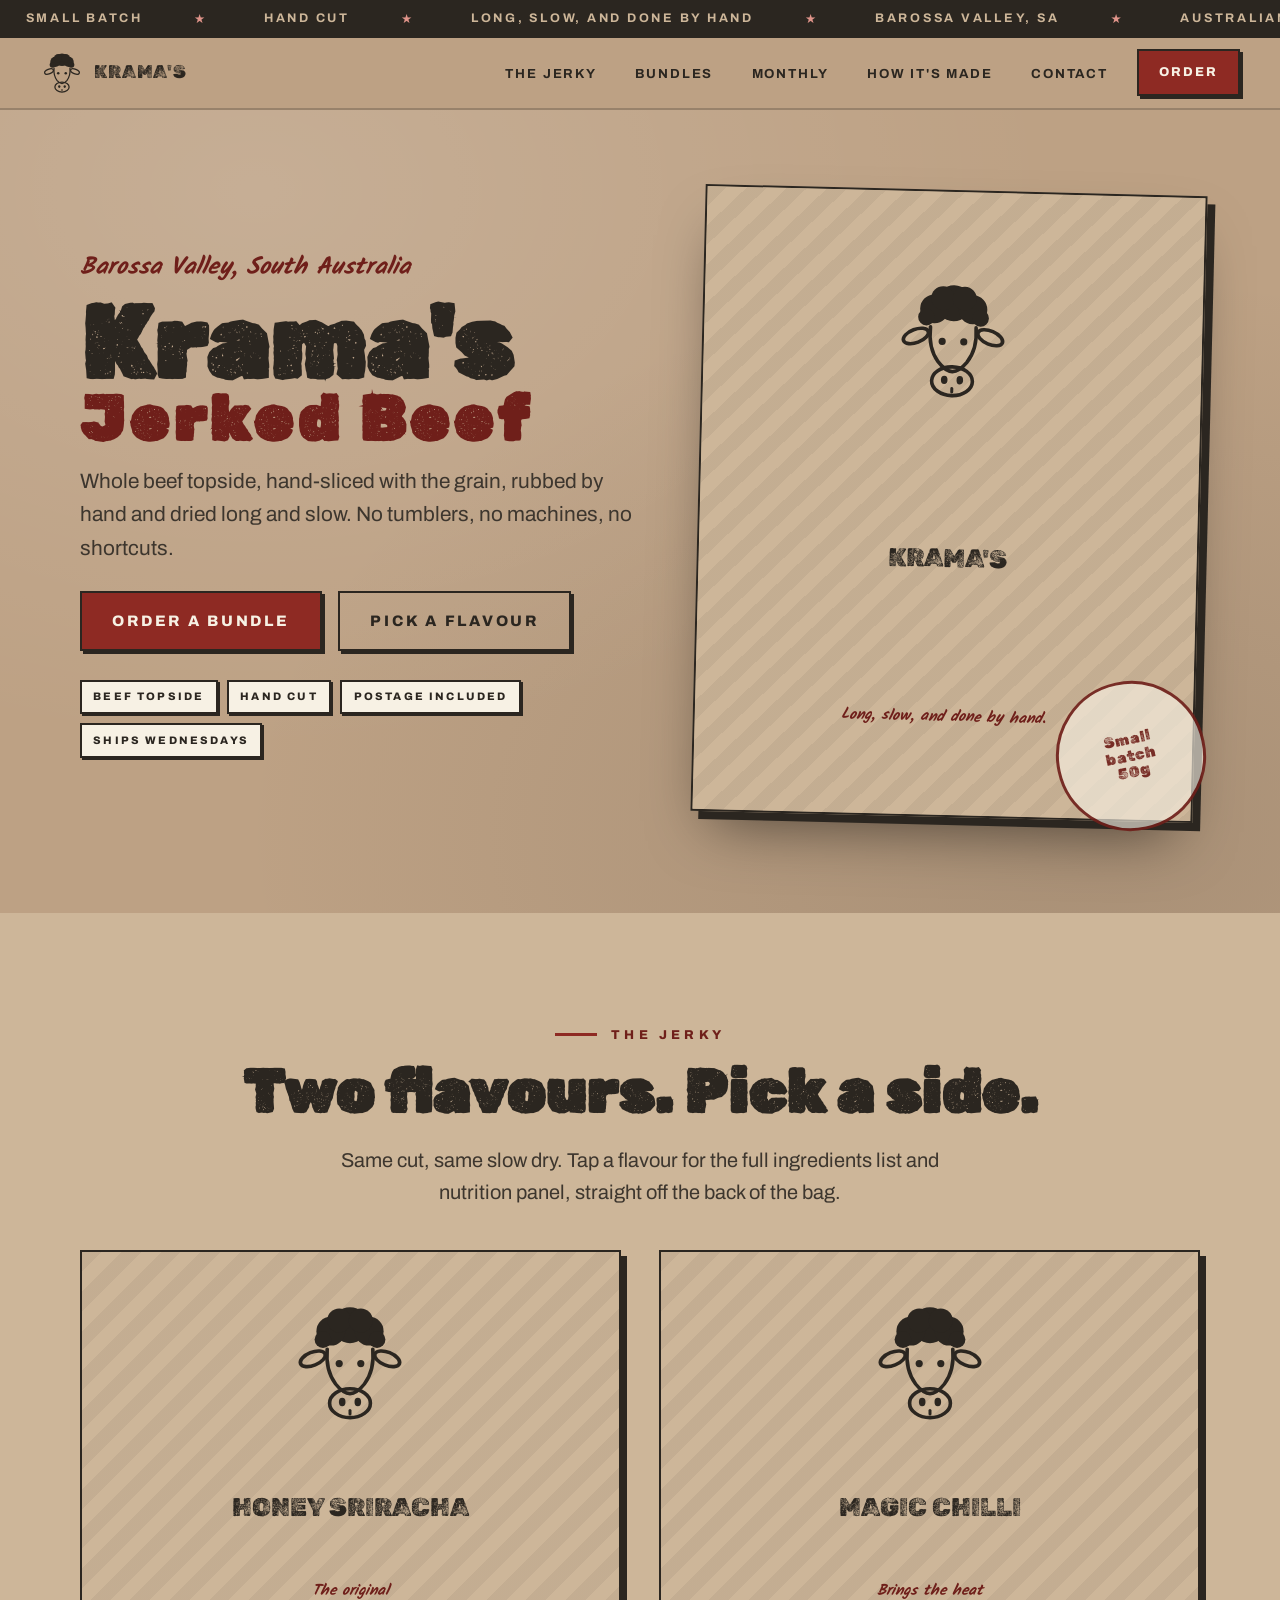
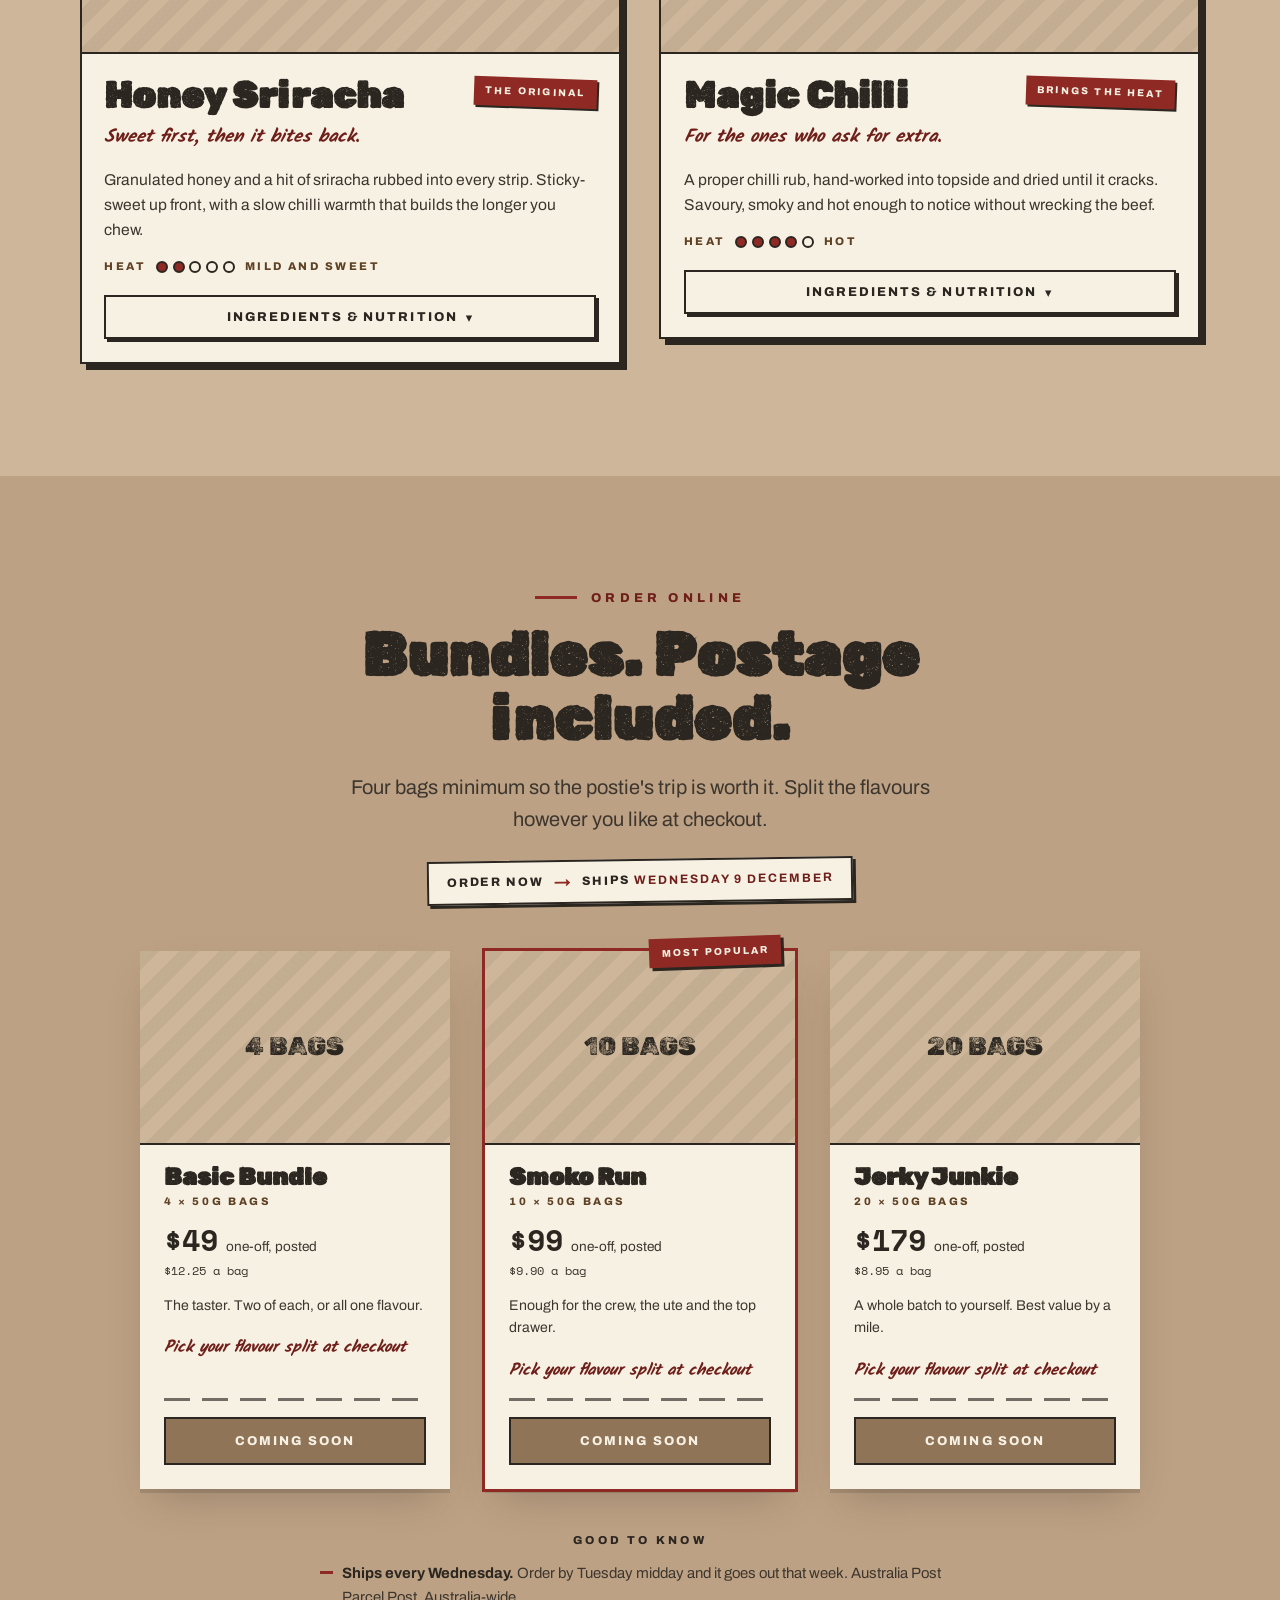
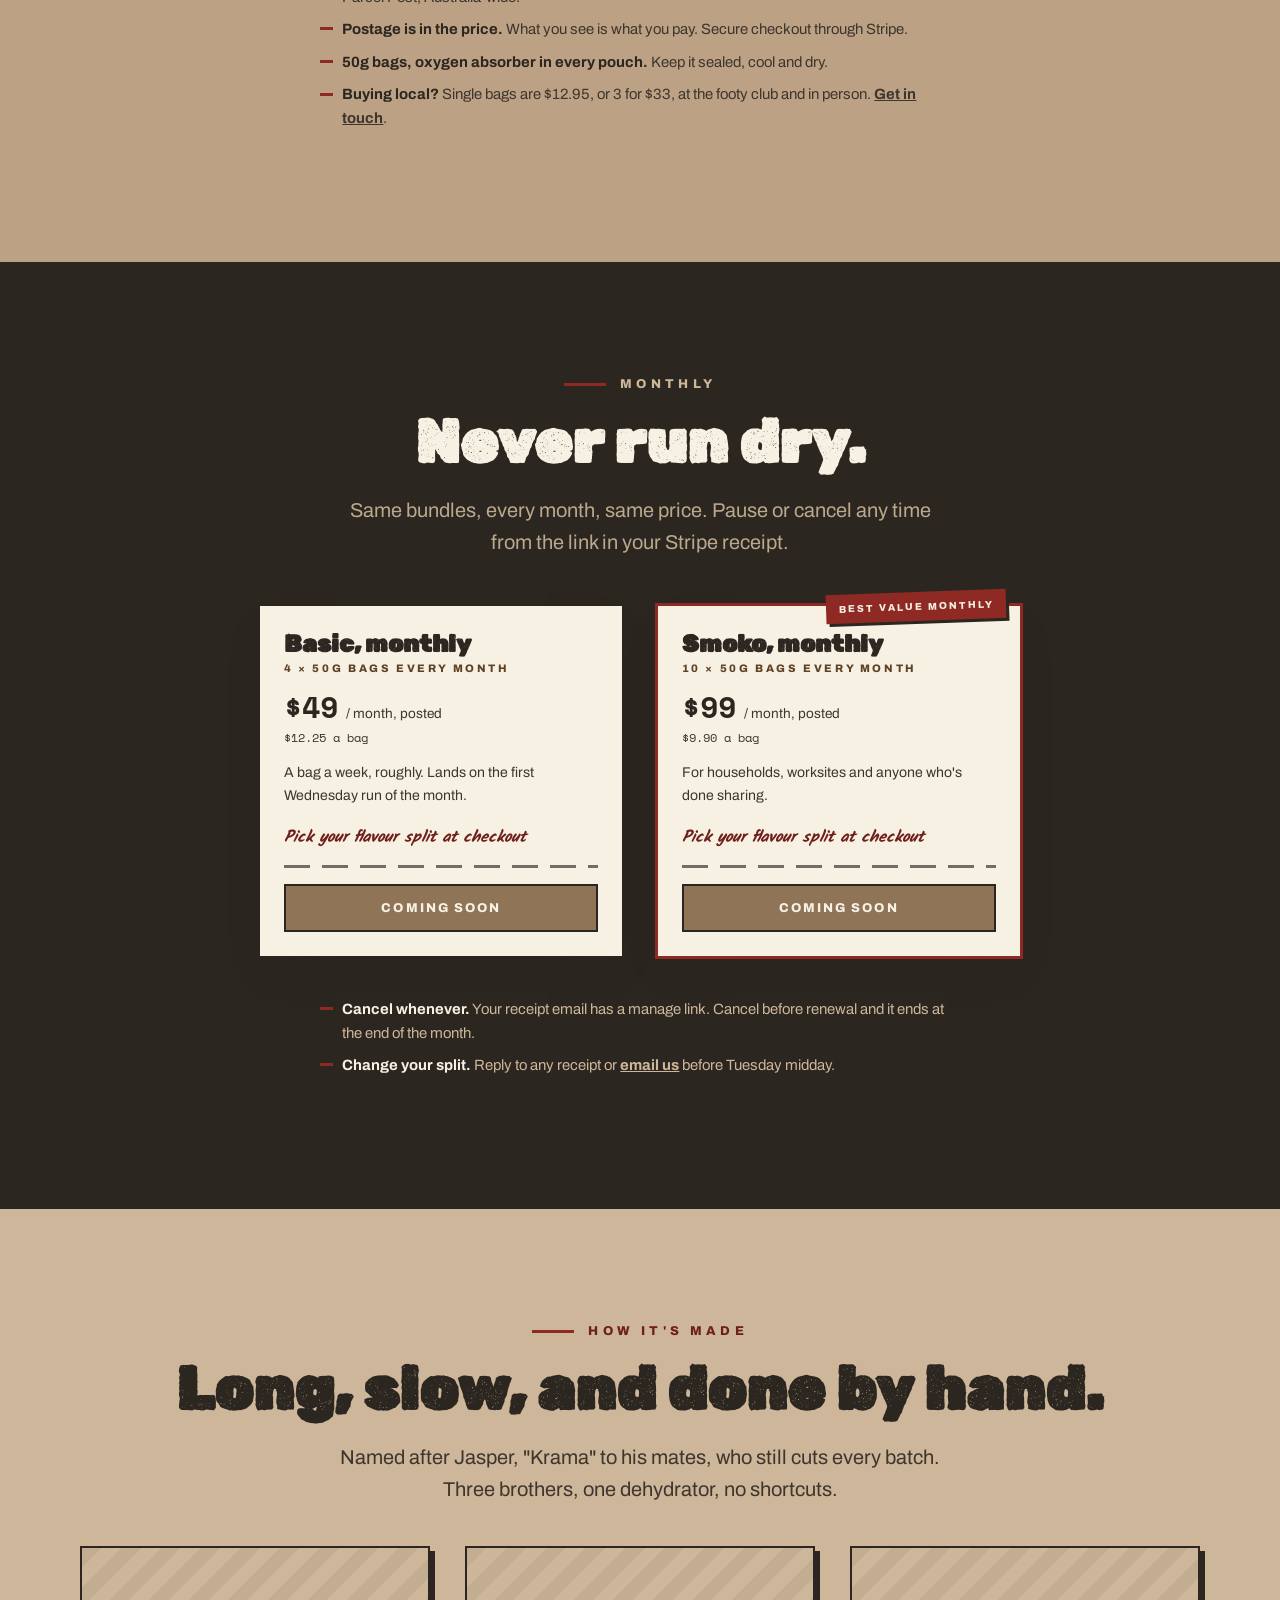
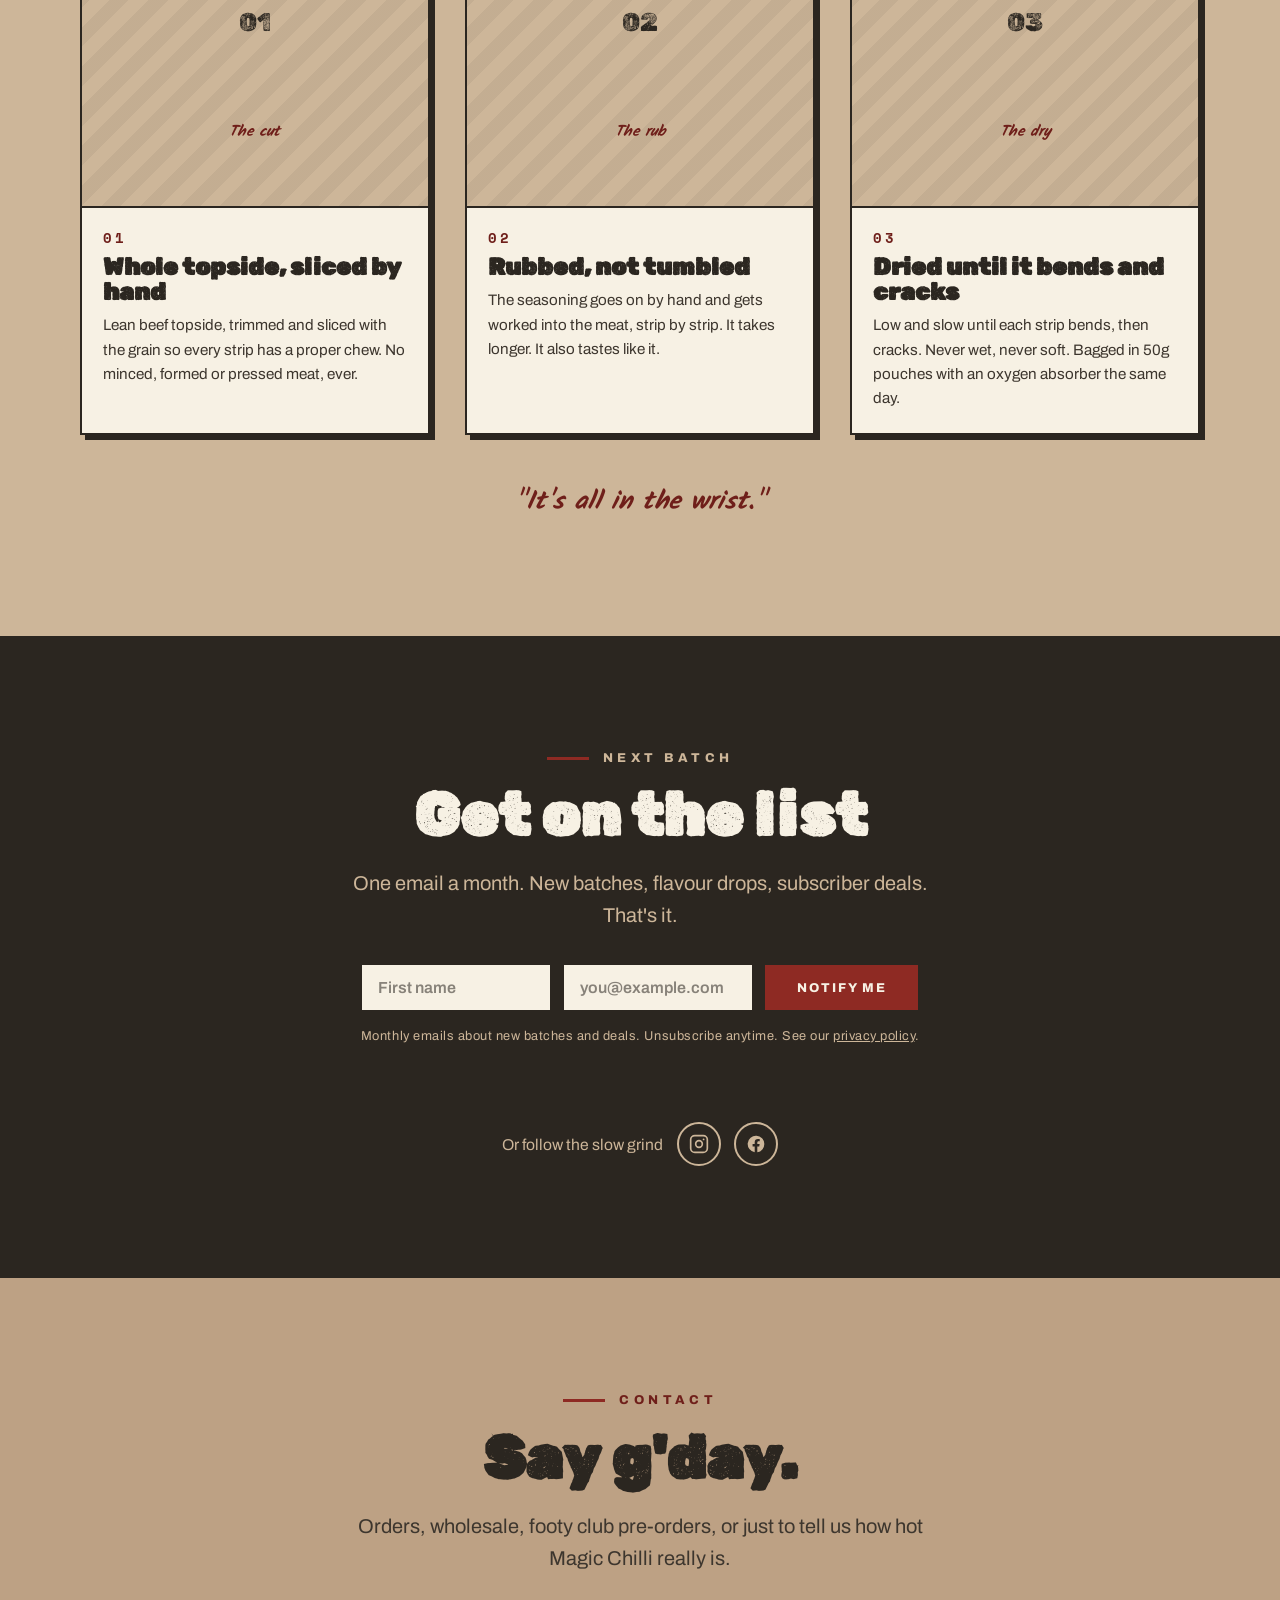
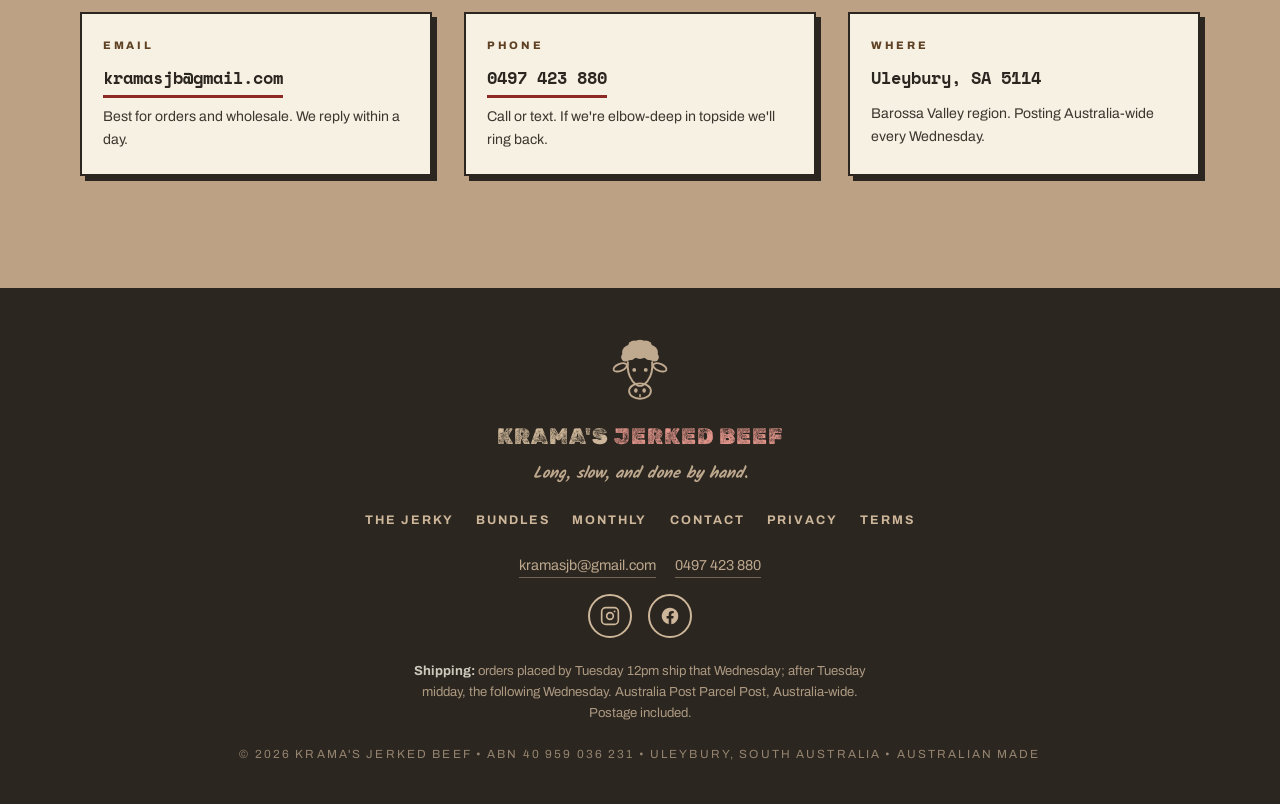
==== kramas-jerked-beef/index.html @ 865d5e2a "Build Krama's Jerked Beef site v3: flavour panels, photos, launch checklist Rebuild the site as five" ====
<!DOCTYPE html>
<html lang="en-AU" class="no-js">
<head>
<meta charset="UTF-8">
<meta name="viewport" content="width=device-width, initial-scale=1.0">
<title>Krama's Jerked Beef | Hand-cut Barossa Valley beef jerky, delivered</title>
<meta name="description" content="Small-batch beef topside jerky, hand-cut and slow-dried in the Barossa Valley. Two flavours: Honey Sriracha and Magic Chilli. Bundles from $49, postage included Australia-wide.">
<link rel="canonical" href="https://kramasjerkedbeef.com.au/">
<meta name="theme-color" content="#2b2620">

<!-- social preview -->
<meta property="og:type" content="website">
<meta property="og:site_name" content="Krama's Jerked Beef">
<meta property="og:title" content="Krama's Jerked Beef | Long, slow, and done by hand">
<meta property="og:description" content="Hand-cut beef topside jerky from the Barossa Valley. Honey Sriracha and Magic Chilli. Bundles from $49, postage included.">
<meta property="og:url" content="https://kramasjerkedbeef.com.au/">
<meta property="og:image" content="https://kramasjerkedbeef.com.au/images/og.jpg">
<meta property="og:image:width" content="1200">
<meta property="og:image:height" content="630">
<meta property="og:image:alt" content="Krama's Jerked Beef pouches on a timber board">
<meta property="og:locale" content="en_AU">
<meta name="twitter:card" content="summary_large_image">
<meta name="twitter:title" content="Krama's Jerked Beef | Long, slow, and done by hand">
<meta name="twitter:description" content="Hand-cut beef topside jerky from the Barossa Valley. Bundles from $49, postage included.">
<meta name="twitter:image" content="https://kramasjerkedbeef.com.au/images/og.jpg">

<!-- icons -->
<link rel="icon" href="favicon.svg" type="image/svg+xml">
<link rel="icon" href="images/logo.png" type="image/png" sizes="any">
<link rel="apple-touch-icon" href="images/logo.png">
<link rel="manifest" href="site.webmanifest">

<link rel="preconnect" href="https://fonts.googleapis.com">
<link rel="preconnect" href="https://fonts.gstatic.com" crossorigin>
<link href="https://fonts.googleapis.com/css2?family=Rubik+Dirt&family=Kalam:wght@700&family=Archivo:wght@400;600;700;800&family=Space+Mono:wght@400;700&display=swap" rel="stylesheet">
<link rel="stylesheet" href="css/site.css">

<script type="application/ld+json">
{
  "@context": "https://schema.org",
  "@graph": [
    {
      "@type": "Organization",
      "@id": "https://kramasjerkedbeef.com.au/#org",
      "name": "Krama's Jerked Beef",
      "url": "https://kramasjerkedbeef.com.au/",
      "logo": "https://kramasjerkedbeef.com.au/images/logo.png",
      "email": "kramasjb@gmail.com",
      "telephone": "+61497423880",
      "address": { "@type": "PostalAddress", "addressLocality": "Uleybury", "addressRegion": "SA", "postalCode": "5114", "addressCountry": "AU" },
      "sameAs": ["https://www.instagram.com/kramasjerkedbeef", "https://www.facebook.com/KramasJerkedBeef"]
    },
    {
      "@type": "Product",
      "name": "Krama's Jerked Beef - Basic Bundle (4 x 50g)",
      "description": "Four 50g bags of hand-cut beef topside jerky. Mix Honey Sriracha and Magic Chilli. Postage included.",
      "brand": { "@id": "https://kramasjerkedbeef.com.au/#org" },
      "offers": { "@type": "Offer", "price": "49.00", "priceCurrency": "AUD", "availability": "https://schema.org/InStock", "url": "https://kramasjerkedbeef.com.au/#order" }
    }
  ]
}
</script>
</head>
<body>
<a class="skip" href="#main">Skip to content</a>

<!-- ================= TICKER ================= -->
<div class="ticker" aria-hidden="true">
  <div class="ticker__track">
    <span>Small batch</span><span class="star">&#9733;</span>
    <span>Hand cut</span><span class="star">&#9733;</span>
    <span>Long, slow, and done by hand</span><span class="star">&#9733;</span>
    <span>Barossa Valley, SA</span><span class="star">&#9733;</span>
    <span>Australian made</span><span class="star">&#9733;</span>
    <span>Small batch</span><span class="star">&#9733;</span>
    <span>Hand cut</span><span class="star">&#9733;</span>
    <span>Long, slow, and done by hand</span><span class="star">&#9733;</span>
    <span>Barossa Valley, SA</span><span class="star">&#9733;</span>
    <span>Australian made</span><span class="star">&#9733;</span>
  </div>
</div>

<!-- ================= NAV ================= -->
<nav class="site-nav" aria-label="Main">
  <a class="nav__brand" href="/" aria-label="Krama's Jerked Beef home">
    <span class="cow-img">
      <img src="images/logo.png" alt="" width="44" height="44">
      <svg viewBox="0 0 200 210" aria-hidden="true"><use href="#cow"/></svg>
    </span>
    <b>KRAMA'S</b>
  </a>
  <div class="nav__right">
    <ul class="nav__links" id="navLinks">
      <li><a href="#flavours">The Jerky</a></li>
      <li><a href="#order">Bundles</a></li>
      <li><a href="#subscribe">Monthly</a></li>
      <li><a href="#story">How it's made</a></li>
      <li><a href="#contact">Contact</a></li>
    </ul>
    <a class="btn-order" href="#order">Order</a>
    <button class="nav__toggle" type="button" aria-expanded="false" aria-controls="navLinks" aria-label="Open menu"><span></span></button>
  </div>
</nav>

<main id="main">

<!-- ================= HERO ================= -->
<header class="hero" id="top">
  <div class="wrap hero__grid">
    <div class="hero__copy">
      <p class="hero__kicker">Barossa Valley, South Australia</p>
      <h1 class="hero__title">Krama's <span>Jerked Beef</span></h1>
      <p class="hero__tag">Whole beef topside, hand-sliced with the grain, rubbed by hand and dried long and slow. No tumblers, no machines, no shortcuts.</p>
      <div class="hero__cta">
        <a class="btn-order btn-order--lg" href="#order">Order a bundle</a>
        <a class="btn-order btn-order--lg btn-order--ghost" href="#flavours">Pick a flavour</a>
      </div>
      <div class="hero__chips" aria-label="Highlights">
        <span class="chip">Beef topside</span>
        <span class="chip">Hand cut</span>
        <span class="chip">Postage included</span>
        <span class="chip">Ships Wednesdays</span>
      </div>
    </div>
    <div class="hero__art reveal reveal--right">
      <figure class="photo hero__photo">
        <img src="images/products/hero.jpg" alt="Open pouch of Krama's Jerked Beef with strips of hand-cut jerky on a timber board" width="800" height="1000" fetchpriority="high">
        <figcaption class="photo__fallback">
          <span class="cow-img"><img src="images/logo.png" alt=""><svg viewBox="0 0 200 210" aria-hidden="true"><use href="#cow"/></svg></span>
          <span class="l-name">KRAMA'S</span>
          <span class="l-sub">Long, slow, and done by hand.</span>
        </figcaption>
      </figure>
      <div class="stamp stamp--right" aria-hidden="true">Small<br>batch<br>50g</div>
    </div>
  </div>
</header>

<!-- ================= FLAVOURS ================= -->
<section class="flavours" id="flavours">
  <div class="wrap">
    <div class="center">
      <p class="eyebrow reveal">The Jerky</p>
      <h2 class="section-title reveal">Two flavours. Pick a side.</h2>
      <p class="lead reveal">Same cut, same slow dry. Tap a flavour for the full ingredients list and nutrition panel, straight off the back of the bag.</p>
    </div>

    <div class="flavours__grid">
      <!-- Honey Sriracha -->
      <article class="flavour reveal reveal--left" id="honey-sriracha" data-flavour="honeySriracha">
        <figure class="photo flavour__photo">
          <img src="images/products/honey-sriracha.jpg" alt="Honey Sriracha beef jerky, 50g pouch" width="800" height="600" loading="lazy" decoding="async">
          <figcaption class="photo__fallback">
            <span class="cow-img"><img src="images/logo.png" alt=""><svg viewBox="0 0 200 210" aria-hidden="true"><use href="#cow"/></svg></span>
            <span class="l-name">HONEY SRIRACHA</span>
            <span class="l-sub">The original</span>
          </figcaption>
        </figure>
        <div class="flavour__body">
          <div class="flavour__head">
            <h3 class="flavour__name">Honey Sriracha</h3>
            <span class="flavour__badge">The original</span>
          </div>
          <p class="flavour__line">Sweet first, then it bites back.</p>
          <p class="flavour__desc">Granulated honey and a hit of sriracha rubbed into every strip. Sticky-sweet up front, with a slow chilli warmth that builds the longer you chew.</p>
          <p class="heat"><span>Heat</span><span class="heat__dots" aria-label="2 out of 5"><i class="on"></i><i class="on"></i><i></i><i></i><i></i></span><span>Mild and sweet</span></p>
          <button class="btn-order btn-order--ghost flavour__toggle" type="button" aria-expanded="false" aria-controls="panel-honey">Ingredients &amp; nutrition <span class="chev" aria-hidden="true">&#9662;</span></button>
        </div>
        <div class="panel" id="panel-honey" data-open="false"><div><div class="panel__inner"></div></div></div>
      </article>

      <!-- Magic Chilli -->
      <article class="flavour reveal reveal--right" id="magic-chilli" data-flavour="magicChilli">
        <figure class="photo flavour__photo">
          <img src="images/products/magic-chilli.jpg" alt="Magic Chilli beef jerky, 50g pouch" width="800" height="600" loading="lazy" decoding="async">
          <figcaption class="photo__fallback">
            <span class="cow-img"><img src="images/logo.png" alt=""><svg viewBox="0 0 200 210" aria-hidden="true"><use href="#cow"/></svg></span>
            <span class="l-name">MAGIC CHILLI</span>
            <span class="l-sub">Brings the heat</span>
          </figcaption>
        </figure>
        <div class="flavour__body">
          <div class="flavour__head">
            <h3 class="flavour__name">Magic Chilli</h3>
            <span class="flavour__badge">Brings the heat</span>
          </div>
          <p class="flavour__line">For the ones who ask for extra.</p>
          <p class="flavour__desc">A proper chilli rub, hand-worked into topside and dried until it cracks. Savoury, smoky and hot enough to notice without wrecking the beef.</p>
          <p class="heat"><span>Heat</span><span class="heat__dots" aria-label="4 out of 5"><i class="on"></i><i class="on"></i><i class="on"></i><i class="on"></i><i></i></span><span>Hot</span></p>
          <button class="btn-order btn-order--ghost flavour__toggle" type="button" aria-expanded="false" aria-controls="panel-chilli">Ingredients &amp; nutrition <span class="chev" aria-hidden="true">&#9662;</span></button>
        </div>
        <div class="panel" id="panel-chilli" data-open="false"><div><div class="panel__inner"></div></div></div>
      </article>
    </div>
  </div>
</section>

<!-- ================= BUNDLES ================= -->
<section class="shop" id="order">
  <div class="wrap">
    <div class="center shop__head">
      <p class="eyebrow reveal">Order online</p>
      <h2 class="section-title reveal">Bundles. Postage included.</h2>
      <p class="lead reveal">Four bags minimum so the postie's trip is worth it. Split the flavours however you like at checkout.</p>
      <p class="ship-line reveal"><span>Order now</span><span class="ship-line__arrow" aria-hidden="true">&rarr;</span><span>ships <b data-ship-date>Wednesday</b></span></p>
    </div>

    <div class="shop__grid">
      <article class="card reveal">
        <figure class="photo card__photo">
          <img src="images/products/bundle-basic.jpg" alt="Basic Bundle: four 50g pouches of Krama's Jerked Beef" width="800" height="500" loading="lazy" decoding="async">
          <figcaption class="photo__fallback"><span class="l-name">4 BAGS</span></figcaption>
        </figure>
        <div class="card__body">
          <h3 class="card__name">Basic Bundle</h3>
          <p class="card__sub">4 &times; 50g bags</p>
          <p class="card__price"><b>$49</b><span>one-off, posted</span></p>
          <p class="card__per">$12.25 a bag</p>
          <p class="card__note">The taster. Two of each, or all one flavour.</p>
          <p class="card__split">Pick your flavour split at checkout</p>
        </div>
        <hr class="dash-rule">
        <a class="btn-order" data-stripe="basic" data-label="Order Basic Bundle" href="#order">Order Basic Bundle</a>
      </article>

      <article class="card card--feature reveal">
        <span class="card__flag">Most popular</span>
        <figure class="photo card__photo">
          <img src="images/products/bundle-smoko.jpg" alt="Smoko Run: ten 50g pouches of Krama's Jerked Beef" width="800" height="500" loading="lazy" decoding="async">
          <figcaption class="photo__fallback"><span class="l-name">10 BAGS</span></figcaption>
        </figure>
        <div class="card__body">
          <h3 class="card__name">Smoko Run</h3>
          <p class="card__sub">10 &times; 50g bags</p>
          <p class="card__price"><b>$99</b><span>one-off, posted</span></p>
          <p class="card__per">$9.90 a bag</p>
          <p class="card__note">Enough for the crew, the ute and the top drawer.</p>
          <p class="card__split">Pick your flavour split at checkout</p>
        </div>
        <hr class="dash-rule">
        <a class="btn-order" data-stripe="smoko" data-label="Order Smoko Run" href="#order">Order Smoko Run</a>
      </article>

      <article class="card reveal">
        <figure class="photo card__photo">
          <img src="images/products/bundle-junkie.jpg" alt="Jerky Junkie: twenty 50g pouches of Krama's Jerked Beef" width="800" height="500" loading="lazy" decoding="async">
          <figcaption class="photo__fallback"><span class="l-name">20 BAGS</span></figcaption>
        </figure>
        <div class="card__body">
          <h3 class="card__name">Jerky Junkie</h3>
          <p class="card__sub">20 &times; 50g bags</p>
          <p class="card__price"><b>$179</b><span>one-off, posted</span></p>
          <p class="card__per">$8.95 a bag</p>
          <p class="card__note">A whole batch to yourself. Best value by a mile.</p>
          <p class="card__split">Pick your flavour split at checkout</p>
        </div>
        <hr class="dash-rule">
        <a class="btn-order" data-stripe="junkie" data-label="Order Jerky Junkie" href="#order">Order Jerky Junkie</a>
      </article>
    </div>

    <div class="shop__foot reveal">
      <p class="notes__title">Good to know</p>
      <ul class="notes">
        <li><b>Ships every Wednesday.</b> Order by Tuesday midday and it goes out that week. Australia Post Parcel Post, Australia-wide.</li>
        <li><b>Postage is in the price.</b> What you see is what you pay. Secure checkout through Stripe.</li>
        <li><b>50g bags, oxygen absorber in every pouch.</b> Keep it sealed, cool and dry.</li>
        <li><b>Buying local?</b> Single bags are $12.95, or 3 for $33, at the footy club and in person. <a href="#contact">Get in touch</a>.</li>
      </ul>
    </div>
  </div>
</section>

<!-- ================= MONTHLY ================= -->
<section class="subscribe" id="subscribe">
  <div class="wrap">
    <div class="center shop__head">
      <p class="eyebrow reveal">Monthly</p>
      <h2 class="section-title reveal">Never run dry.</h2>
      <p class="lead reveal">Same bundles, every month, same price. Pause or cancel any time from the link in your Stripe receipt.</p>
    </div>

    <div class="shop__grid">
      <article class="card reveal">
        <div class="card__body">
          <h3 class="card__name">Basic, monthly</h3>
          <p class="card__sub">4 &times; 50g bags every month</p>
          <p class="card__price"><b>$49</b><span>/ month, posted</span></p>
          <p class="card__per">$12.25 a bag</p>
          <p class="card__note">A bag a week, roughly. Lands on the first Wednesday run of the month.</p>
          <p class="card__split">Pick your flavour split at checkout</p>
        </div>
        <hr class="dash-rule">
        <a class="btn-order" data-stripe="subBasic" data-label="Start Basic monthly" href="#subscribe">Start Basic monthly</a>
      </article>

      <article class="card card--feature reveal">
        <span class="card__flag">Best value monthly</span>
        <div class="card__body">
          <h3 class="card__name">Smoko, monthly</h3>
          <p class="card__sub">10 &times; 50g bags every month</p>
          <p class="card__price"><b>$99</b><span>/ month, posted</span></p>
          <p class="card__per">$9.90 a bag</p>
          <p class="card__note">For households, worksites and anyone who's done sharing.</p>
          <p class="card__split">Pick your flavour split at checkout</p>
        </div>
        <hr class="dash-rule">
        <a class="btn-order" data-stripe="subSmoko" data-label="Start Smoko monthly" href="#subscribe">Start Smoko monthly</a>
      </article>
    </div>

    <div class="shop__foot reveal">
      <ul class="notes">
        <li><b>Cancel whenever.</b> Your receipt email has a manage link. Cancel before renewal and it ends at the end of the month.</li>
        <li><b>Change your split.</b> Reply to any receipt or <a href="#contact">email us</a> before Tuesday midday.</li>
      </ul>
    </div>
  </div>
</section>

<!-- ================= HOW IT'S MADE ================= -->
<section class="made" id="story">
  <div class="wrap">
    <div class="center">
      <p class="eyebrow reveal">How it's made</p>
      <h2 class="section-title reveal">Long, slow, and done by hand.</h2>
      <p class="lead reveal">Named after Jasper, "Krama" to his mates, who still cuts every batch. Three brothers, one dehydrator, no shortcuts.</p>
    </div>

    <div class="steps">
      <article class="step reveal">
        <figure class="photo step__photo">
          <img src="images/products/made-1.jpg" alt="Whole beef topside being hand-sliced with the grain" width="800" height="600" loading="lazy" decoding="async">
          <figcaption class="photo__fallback"><span class="l-name">01</span><span class="l-sub">The cut</span></figcaption>
        </figure>
        <div class="step__body">
          <p class="step__num">01</p>
          <h3 class="step__title">Whole topside, sliced by hand</h3>
          <p class="step__text">Lean beef topside, trimmed and sliced with the grain so every strip has a proper chew. No minced, formed or pressed meat, ever.</p>
        </div>
      </article>
      <article class="step reveal">
        <figure class="photo step__photo">
          <img src="images/products/made-2.jpg" alt="Strips of beef being rubbed with the Honey Sriracha seasoning" width="800" height="600" loading="lazy" decoding="async">
          <figcaption class="photo__fallback"><span class="l-name">02</span><span class="l-sub">The rub</span></figcaption>
        </figure>
        <div class="step__body">
          <p class="step__num">02</p>
          <h3 class="step__title">Rubbed, not tumbled</h3>
          <p class="step__text">The seasoning goes on by hand and gets worked into the meat, strip by strip. It takes longer. It also tastes like it.</p>
        </div>
      </article>
      <article class="step reveal">
        <figure class="photo step__photo">
          <img src="images/products/made-3.jpg" alt="Finished jerky strips, dark and cracked, ready for bagging" width="800" height="600" loading="lazy" decoding="async">
          <figcaption class="photo__fallback"><span class="l-name">03</span><span class="l-sub">The dry</span></figcaption>
        </figure>
        <div class="step__body">
          <p class="step__num">03</p>
          <h3 class="step__title">Dried until it bends and cracks</h3>
          <p class="step__text">Low and slow until each strip bends, then cracks. Never wet, never soft. Bagged in 50g pouches with an oxygen absorber the same day.</p>
        </div>
      </article>
    </div>

    <p class="pullquote reveal">"It's all in the wrist."</p>
  </div>
</section>

<!-- ================= NEWSLETTER ================= -->
<section class="teaser" id="newsletter">
  <div class="wrap teaser__inner">
    <p class="eyebrow reveal">Next batch</p>
    <h2 class="section-title reveal">Get on the list</h2>
    <p class="teaser__lead reveal">One email a month. New batches, flavour drops, subscriber deals. That's it.</p>

    <form name="newsletter" id="signupForm" class="signup reveal" method="POST" action="/thanks.html" novalidate
          data-netlify="true" data-netlify-honeypot="bot-field">
      <input type="hidden" name="form-name" value="newsletter">
      <p class="signup__hp" hidden><label>Leave this empty: <input name="bot-field" tabindex="-1" autocomplete="off"></label></p>
      <input class="signup__input" type="text" name="name" required autocomplete="given-name" placeholder="First name" aria-label="Your first name">
      <input class="signup__input" type="email" name="email" required autocomplete="email" inputmode="email" placeholder="you@example.com" aria-label="Your email address">
      <button class="btn-order" type="submit">Notify me</button>
    </form>
    <p class="signup__consent reveal">Monthly emails about new batches and deals. Unsubscribe anytime. See our <a href="privacy.html">privacy policy</a>.</p>
    <p class="signup__msg" id="signupMsg" role="status" aria-live="polite"></p>

    <p class="teaser__follow reveal">
      <span>Or follow the slow grind</span>
      <a class="social" data-instagram href="https://www.instagram.com/kramasjerkedbeef" target="_blank" rel="noopener" aria-label="Krama's on Instagram">
        <svg viewBox="0 0 24 24" fill="none" stroke="currentColor" stroke-width="2" stroke-linecap="round" stroke-linejoin="round"><rect x="2" y="2" width="20" height="20" rx="5"/><circle cx="12" cy="12" r="4"/><circle cx="17.5" cy="6.5" r="1.1" fill="currentColor" stroke="none"/></svg>
      </a>
      <a class="social" data-facebook href="https://www.facebook.com/KramasJerkedBeef" target="_blank" rel="noopener" aria-label="Krama's on Facebook">
        <svg viewBox="0 0 24 24" fill="currentColor"><path d="M22 12a10 10 0 1 0-11.56 9.88v-6.99H7.9V12h2.54V9.8c0-2.5 1.49-3.89 3.78-3.89 1.09 0 2.24.2 2.24.2v2.46h-1.26c-1.24 0-1.63.77-1.63 1.56V12h2.78l-.44 2.89h-2.34v6.99A10 10 0 0 0 22 12z"/></svg>
      </a>
    </p>
  </div>
</section>

<!-- ================= CONTACT ================= -->
<section class="contact" id="contact">
  <div class="wrap">
    <div class="center">
      <p class="eyebrow reveal">Contact</p>
      <h2 class="section-title reveal">Say g'day.</h2>
      <p class="lead reveal">Orders, wholesale, footy club pre-orders, or just to tell us how hot Magic Chilli really is.</p>
    </div>
    <div class="contact__grid">
      <div class="contact__card reveal">
        <p class="contact__label">Email</p>
        <a class="contact__value" data-email href="mailto:kramasjb@gmail.com">kramasjb@gmail.com</a>
        <p class="contact__hint">Best for orders and wholesale. We reply within a day.</p>
      </div>
      <div class="contact__card reveal">
        <p class="contact__label">Phone</p>
        <a class="contact__value" data-phone href="tel:+61497423880">0497 423 880</a>
        <p class="contact__hint">Call or text. If we're elbow-deep in topside we'll ring back.</p>
      </div>
      <div class="contact__card reveal">
        <p class="contact__label">Where</p>
        <span class="contact__value">Uleybury, SA 5114</span>
        <p class="contact__hint">Barossa Valley region. Posting Australia-wide every Wednesday.</p>
      </div>
    </div>
  </div>
</section>

</main>

<!-- ================= FOOTER ================= -->
<footer>
  <span class="cow-img cow-img--light f-cow" aria-hidden="true">
    <img src="images/logo.png" alt="">
    <svg viewBox="0 0 200 210"><use href="#cow-light"/></svg>
  </span>
  <div class="f-name">KRAMA'S <span>JERKED BEEF</span></div>
  <p class="f-tag">Long, slow, and done by hand.</p>
  <ul class="f-links" aria-label="Footer">
    <li><a href="#flavours">The Jerky</a></li>
    <li><a href="#order">Bundles</a></li>
    <li><a href="#subscribe">Monthly</a></li>
    <li><a href="#contact">Contact</a></li>
    <li><a href="privacy.html">Privacy</a></li>
    <li><a href="terms.html">Terms</a></li>
  </ul>
  <p class="f-contact">
    <a data-email href="mailto:kramasjb@gmail.com">kramasjb@gmail.com</a>
    <a data-phone href="tel:+61497423880">0497 423 880</a>
  </p>
  <div class="socials" aria-label="Follow Krama's Jerked Beef">
    <a class="social" data-instagram href="https://www.instagram.com/kramasjerkedbeef" target="_blank" rel="noopener" aria-label="Krama's on Instagram">
      <svg viewBox="0 0 24 24" fill="none" stroke="currentColor" stroke-width="2" stroke-linecap="round" stroke-linejoin="round"><rect x="2" y="2" width="20" height="20" rx="5"/><circle cx="12" cy="12" r="4"/><circle cx="17.5" cy="6.5" r="1.1" fill="currentColor" stroke="none"/></svg>
    </a>
    <a class="social" data-facebook href="https://www.facebook.com/KramasJerkedBeef" target="_blank" rel="noopener" aria-label="Krama's on Facebook">
      <svg viewBox="0 0 24 24" fill="currentColor"><path d="M22 12a10 10 0 1 0-11.56 9.88v-6.99H7.9V12h2.54V9.8c0-2.5 1.49-3.89 3.78-3.89 1.09 0 2.24.2 2.24.2v2.46h-1.26c-1.24 0-1.63.77-1.63 1.56V12h2.78l-.44 2.89h-2.34v6.99A10 10 0 0 0 22 12z"/></svg>
    </a>
  </div>
  <p class="f-ship"><b>Shipping:</b> orders placed by Tuesday 12pm ship that Wednesday; after Tuesday midday, the following Wednesday. Australia Post Parcel Post, Australia-wide. Postage included.</p>
  <small>&copy; <span data-year>2026</span> Krama's Jerked Beef &#8226; ABN 40 959 036 231 &#8226; Uleybury, South Australia &#8226; Australian made</small>
</footer>

<!-- ================= SHARED SVG DEFS (cow mark fallback) ================= -->
<svg width="0" height="0" style="position:absolute" aria-hidden="true">
  <defs>
    <g id="cow-base" stroke-linecap="round" stroke-linejoin="round">
      <g fill="var(--c,#2b2620)" stroke="none">
        <circle cx="100" cy="42" r="30"/><circle cx="68" cy="52" r="24"/><circle cx="132" cy="52" r="24"/>
        <circle cx="82" cy="34" r="20"/><circle cx="118" cy="34" r="20"/><circle cx="55" cy="66" r="14"/><circle cx="145" cy="66" r="14"/>
      </g>
      <g fill="none" stroke="var(--c,#2b2620)" stroke-width="6">
        <ellipse cx="38" cy="98" rx="22" ry="11" transform="rotate(-22 38 98)"/>
        <ellipse cx="162" cy="98" rx="22" ry="11" transform="rotate(22 162 98)"/>
      </g>
      <path fill="none" stroke="var(--c,#2b2620)" stroke-width="6" d="M62,82 C60,104 64,124 76,140 C84,150 92,156 100,156 C108,156 116,150 124,140 C136,124 140,104 138,82"/>
      <g fill="var(--c,#2b2620)" stroke="none"><circle cx="82" cy="106" r="6"/><circle cx="118" cy="106" r="6"/></g>
      <ellipse fill="none" stroke="var(--c,#2b2620)" cx="100" cy="172" rx="34" ry="24" stroke-width="6"/>
      <g fill="var(--c,#2b2620)" stroke="none"><ellipse cx="87" cy="170" rx="5.5" ry="7"/><ellipse cx="113" cy="170" rx="5.5" ry="7"/></g>
      <path fill="none" stroke="var(--c,#2b2620)" d="M100,184 v6" stroke-width="5"/>
    </g>
    <g id="cow" style="--c:#2b2620"><use href="#cow-base"/></g>
    <g id="cow-light" style="--c:#cdb699"><use href="#cow-base"/></g>
  </defs>
</svg>

<script src="js/config.js"></script>
<script src="js/site.js"></script>
</body>
</html>
---- kramas-jerked-beef/css/site.css ----
/* ============================================================
   KRAMA'S JERKED BEEF — shared stylesheet
   One file for every page (index, thanks, 404, privacy, terms).
   Kraft paper rustic: two colours (charcoal ink + rust red) on kraft.
   ============================================================ */
:root{
  --kraft:        #bda184;
  --kraft-light:  #cdb699;
  --kraft-deep:   #a78b6c;
  --kraft-dark:   #8f7458;
  --ink:          #2b2620;
  --ink-soft:     #3d362e;
  --red:          #8e2a23;
  --red-deep:     #6f1f1a;   /* use for small red text on kraft (AA contrast) */
  --red-light:    #e0948a;   /* red accents on dark ink backgrounds */
  --brown:        #5f4124;
  --paper:        #f7f1e4;
  --paper-shadow: rgba(43,38,32,.28);
  --dash: rgba(43,38,32,.65);
  --nav-h: 72px;
}

*{margin:0;padding:0;box-sizing:border-box}
html{scroll-behavior:smooth;-webkit-text-size-adjust:100%}
html,body{max-width:100%;overflow-x:clip}
section[id],header[id],main[id],div[id]{scroll-margin-top:calc(var(--nav-h) + 1rem)}
::selection{background:var(--red);color:var(--paper)}

body{
  font-family:'Archivo',system-ui,sans-serif;
  background-color:var(--kraft);
  color:var(--ink);
  line-height:1.6;
  min-height:100vh;
  display:flex;flex-direction:column;
}
main{position:relative;z-index:2;flex:1}

h1,h2,h3{line-height:1.05;overflow-wrap:anywhere}
p,li{overflow-wrap:break-word}
.display{font-family:'Rubik Dirt',system-ui;font-weight:400;letter-spacing:.01em}
.hand{font-family:'Kalam',cursive;font-style:italic;font-weight:700}
.mono{font-family:'Space Mono',monospace}
.sr-only{position:absolute;width:1px;height:1px;padding:0;margin:-1px;overflow:hidden;clip:rect(0 0 0 0);white-space:nowrap;border:0}

img{max-width:100%;height:auto;display:block}
a{color:inherit}
a:focus-visible,button:focus-visible,input:focus-visible,summary:focus-visible{outline:3px solid var(--red);outline-offset:3px}

/* skip link for keyboard users */
.skip{position:absolute;left:-9999px;top:.5rem;z-index:1000;background:var(--ink);color:var(--paper);padding:.6rem 1rem;font-weight:800;text-decoration:none}
.skip:focus{left:.5rem}

/* ---------- long-dash rule, like the front label ---------- */
.dash-rule{height:3px;border:0;background:repeating-linear-gradient(90deg,var(--dash) 0 26px,transparent 26px 38px)}

/* ============================================================
   TICKER
   ============================================================ */
.ticker{
  background:var(--ink);color:var(--kraft-light);
  overflow:hidden;white-space:nowrap;
  font-weight:700;font-size:.78rem;letter-spacing:.22em;text-transform:uppercase;
  padding:.55rem 0;position:relative;z-index:10;
}
.ticker__track{display:inline-block;animation:ticker 28s linear infinite;will-change:transform}
.ticker span{display:inline-block;padding:0 1.6rem}
.ticker .star{color:var(--red-light);transform:translateY(1px)}
@keyframes ticker{from{transform:translateX(0)}to{transform:translateX(-50%)}}

/* ============================================================
   NAV  (sticky; collapses to a hamburger under 860px)
   ============================================================ */
nav.site-nav{
  position:sticky;top:0;z-index:100;
  display:flex;align-items:center;justify-content:space-between;gap:1rem;
  min-height:var(--nav-h);
  padding:.7rem clamp(1rem,4vw,2.5rem);
  background:var(--kraft);
  border-bottom:2px solid rgba(43,38,32,.25);
}
.nav__brand{display:flex;align-items:center;gap:.65rem;text-decoration:none;flex-shrink:0}
.nav__brand .cow-img{width:44px;height:44px}
.nav__brand b{font-family:'Rubik Dirt',system-ui;font-weight:400;font-size:1.15rem;letter-spacing:.04em}

.cow-img{display:block;position:relative;overflow:hidden}
.cow-img img{width:100%;transform:scale(1.55)}
.cow-img svg{display:none;width:100%;height:100%}
.cow-img.fallback img{display:none}
.cow-img.fallback svg{display:block}
.cow-img--light img{filter:invert(1) sepia(.45) saturate(.7) brightness(1.02)}

.nav__right{display:flex;align-items:center;gap:clamp(.8rem,3vw,1.6rem)}
.nav__links{display:flex;gap:clamp(.8rem,3vw,2rem);list-style:none}
.nav__links a{
  text-decoration:none;font-weight:700;font-size:.82rem;
  text-transform:uppercase;letter-spacing:.14em;
  padding:.35rem .2rem;position:relative;white-space:nowrap;
}
.nav__links a::after{content:"";position:absolute;left:0;right:100%;bottom:0;height:3px;background:var(--red);transition:right .25s ease}
.nav__links a:hover::after,.nav__links a[aria-current="page"]::after{right:0}

.nav__toggle{
  display:none;width:48px;height:48px;
  background:transparent;border:2px solid var(--ink);color:var(--ink);
  cursor:pointer;place-items:center;flex-shrink:0;
}
.nav__toggle span{display:block;width:22px;height:3px;background:currentColor;position:relative;transition:background .2s}
.nav__toggle span::before,.nav__toggle span::after{content:"";position:absolute;left:0;width:22px;height:3px;background:currentColor;transition:transform .25s,top .25s}
.nav__toggle span::before{top:-7px}
.nav__toggle span::after{top:7px}
.nav__toggle[aria-expanded="true"] span{background:transparent}
.nav__toggle[aria-expanded="true"] span::before{top:0;transform:rotate(45deg)}
.nav__toggle[aria-expanded="true"] span::after{top:0;transform:rotate(-45deg)}

@media (max-width:860px){
  .nav__toggle{display:grid}
  .nav__links{
    position:absolute;left:0;right:0;top:100%;
    flex-direction:column;gap:0;
    background:var(--kraft);border-bottom:0 solid rgba(43,38,32,.25);
    box-shadow:0 18px 30px -18px rgba(0,0,0,.5);
    max-height:0;overflow:hidden;transition:max-height .3s ease;visibility:hidden;
  }
  .nav__links.open{max-height:420px;border-bottom-width:2px;visibility:visible}
  .nav__links li{border-top:1px solid rgba(43,38,32,.18)}
  .nav__links a{display:block;padding:1rem clamp(1rem,4vw,2.5rem);font-size:.95rem}
  .nav__links a::after{display:none}
  .nav__right .btn-order{padding:.6rem .9rem;font-size:.72rem}
}

/* ============================================================
   SECTION SHELL
   ============================================================ */
section{padding:clamp(3.5rem,9vw,7rem) clamp(1rem,5vw,3rem)}
.wrap{max-width:1120px;margin:0 auto;width:100%}
.eyebrow{
  font-weight:800;font-size:.8rem;letter-spacing:.34em;text-transform:uppercase;
  color:var(--red-deep);display:flex;align-items:center;gap:.9rem;margin-bottom:1rem;
}
.eyebrow::before{content:"";width:42px;height:3px;background:var(--red);flex-shrink:0}
.section-title{font-family:'Rubik Dirt',system-ui;font-size:clamp(2.2rem,6vw,3.8rem);margin-bottom:1.2rem}
.lead{font-size:clamp(1.05rem,2.6vw,1.25rem);color:var(--ink-soft);max-width:56ch}
.center{text-align:center}
.center .eyebrow{justify-content:center}
.center .lead{margin:0 auto}

/* reveal on scroll (never clobbers resting transforms) */
.reveal{
  opacity:0;translate:0 34px;
  transition:opacity .7s cubic-bezier(.2,.75,.25,1),translate .7s cubic-bezier(.2,.75,.25,1),
             scale .7s cubic-bezier(.2,.75,.25,1),rotate .7s cubic-bezier(.2,.75,.25,1);
}
.reveal.in{opacity:1;translate:0 0;scale:1;rotate:0deg}
.reveal--left {translate:-52px 0;rotate:-1.6deg}
.reveal--right{translate: 52px 0;rotate: 1.6deg}
.reveal--pop  {translate:0 14px;scale:.82;rotate:-3deg}
.no-js .reveal{opacity:1;translate:none;scale:none;rotate:none}

/* ============================================================
   BUTTONS
   ============================================================ */
.btn-order{
  display:inline-flex;align-items:center;justify-content:center;gap:.5rem;
  background:var(--red);color:var(--paper);
  font-weight:800;letter-spacing:.16em;text-transform:uppercase;font-size:.8rem;
  min-height:44px;padding:.7rem 1.25rem;
  text-decoration:none;border:2px solid var(--ink);box-shadow:3px 3px 0 var(--ink);
  cursor:pointer;font-family:inherit;
  transition:transform .15s ease,box-shadow .15s ease,background .15s ease,color .15s ease;
}
.btn-order:hover{transform:translate(-2px,-2px);box-shadow:5px 5px 0 var(--ink)}
.btn-order:active{transform:translate(1px,1px);box-shadow:1px 1px 0 var(--ink)}
.btn-order--lg{font-size:.95rem;padding:1rem 1.9rem;letter-spacing:.18em;min-height:52px}
.btn-order--ghost{background:transparent;color:var(--ink)}
.btn-order--ghost:hover{background:var(--ink);color:var(--paper)}
/* Stripe link not pasted in yet -> "Coming soon", never a dead "#" */
.btn-order[aria-disabled="true"]{
  background:var(--kraft-dark);color:var(--paper);border-color:var(--ink);
  box-shadow:none;transform:none;cursor:not-allowed;pointer-events:none;
}

/* ============================================================
   HERO
   ============================================================ */
.hero{
  position:relative;overflow:hidden;
  padding-top:clamp(2.5rem,7vw,5rem);padding-bottom:clamp(3rem,8vw,6rem);
  background:
    radial-gradient(ellipse at 20% 10%,rgba(255,255,255,.14),transparent 55%),
    radial-gradient(ellipse at 85% 90%,rgba(43,38,32,.14),transparent 55%),
    var(--kraft);
}
.hero__grid{display:grid;grid-template-columns:1.05fr .95fr;gap:clamp(2rem,5vw,4rem);align-items:center}
.hero__copy{position:relative;z-index:2}
.hero__kicker{font-family:'Kalam',cursive;font-style:italic;font-weight:700;color:var(--red-deep);font-size:clamp(1.1rem,2.6vw,1.5rem);margin-bottom:.6rem}
.hero__title{font-family:'Rubik Dirt',system-ui;font-size:clamp(3rem,9vw,6.4rem);line-height:.92;margin-bottom:1rem}
.hero__title span{display:block;color:var(--red-deep);font-size:.62em;letter-spacing:.06em}
.hero__tag{font-size:clamp(1.05rem,2.4vw,1.3rem);color:var(--ink-soft);max-width:46ch;margin-bottom:1.6rem}
.hero__cta{display:flex;align-items:center;gap:1rem;flex-wrap:wrap}
.hero__chips{display:flex;gap:.6rem;flex-wrap:wrap;margin-top:1.8rem}
.chip{
  font-weight:800;font-size:.68rem;letter-spacing:.2em;text-transform:uppercase;
  background:var(--paper);border:2px solid var(--ink);padding:.4rem .7rem;
  box-shadow:2px 2px 0 var(--ink);
}
.hero__art{position:relative}
.hero__photo{
  position:relative;aspect-ratio:4/5;overflow:hidden;
  border:2px solid var(--ink);box-shadow:8px 8px 0 var(--ink),0 30px 60px -20px rgba(0,0,0,.55);
  transform:rotate(1.4deg);background:var(--kraft-light);
}
.hero__photo img{width:100%;height:100%;object-fit:cover}
.stamp{
  position:absolute;width:clamp(96px,14vw,150px);aspect-ratio:1;border-radius:50%;
  border:3px solid var(--red-deep);color:var(--red-deep);
  display:grid;place-items:center;text-align:center;
  font-family:'Rubik Dirt',system-ui;font-size:clamp(.7rem,1.3vw,.95rem);line-height:1.1;letter-spacing:.06em;
  padding:.8rem;transform:rotate(-12deg);opacity:.9;z-index:3;
  background:rgba(247,241,228,.7);
}
.stamp--right{right:-6px;bottom:-14px}

/* photo slots: a branded kraft card shows until the photo file exists */
.photo{position:relative;overflow:hidden;background:var(--kraft-light)}
.photo img{width:100%;height:100%;object-fit:cover}
.photo__fallback{
  position:absolute;inset:0;display:none;
  background:
    repeating-linear-gradient(135deg,rgba(43,38,32,.06) 0 14px,transparent 14px 28px),
    var(--kraft-light);
  place-items:center;color:var(--ink);text-align:center;padding:1.2rem;
}
.photo__fallback .cow-img{width:clamp(70px,30%,120px);margin:0 auto .6rem}
.photo__fallback .l-name{font-family:'Rubik Dirt',system-ui;font-size:clamp(1.1rem,3vw,1.6rem);line-height:1}
.photo__fallback .l-sub{font-family:'Kalam',cursive;font-style:italic;font-weight:700;color:var(--red-deep);font-size:.95rem}
.photo.is-missing img{visibility:hidden}
.photo.is-missing .photo__fallback{display:grid}

/* ============================================================
   FLAVOURS (click a flavour -> its ingredients + nutrition panel)
   ============================================================ */
.flavours{background:var(--kraft-light)}
.flavours__grid{display:grid;grid-template-columns:repeat(2,minmax(0,1fr));gap:clamp(1.4rem,3.5vw,2.4rem);margin-top:2.6rem;align-items:start}
.flavour{
  background:var(--paper);border:2px solid var(--ink);
  box-shadow:6px 6px 0 var(--ink);
  display:flex;flex-direction:column;position:relative;
}
.flavour__photo{aspect-ratio:4/3;border-bottom:2px solid var(--ink)}
.flavour__body{padding:1.5rem 1.4rem 1.4rem}
.flavour__head{display:flex;align-items:flex-start;justify-content:space-between;gap:1rem}
.flavour__name{font-family:'Rubik Dirt',system-ui;font-size:clamp(1.7rem,3.4vw,2.3rem);line-height:1}
.flavour__badge{
  flex-shrink:0;font-weight:800;font-size:.62rem;letter-spacing:.22em;text-transform:uppercase;
  background:var(--red);color:var(--paper);padding:.4rem .7rem;transform:rotate(2deg);box-shadow:2px 2px 0 var(--ink);
}
.flavour__line{font-family:'Kalam',cursive;font-style:italic;font-weight:700;color:var(--red-deep);font-size:1.15rem;margin:.5rem 0 .9rem}
.flavour__desc{color:var(--ink-soft);font-size:.98rem}
.heat{display:flex;align-items:center;gap:.6rem;margin:1rem 0 1.2rem;font-weight:800;font-size:.7rem;letter-spacing:.22em;text-transform:uppercase;color:var(--brown)}
.heat__dots{display:inline-flex;gap:.3rem}
.heat__dots i{width:12px;height:12px;border:2px solid var(--ink);border-radius:50%;background:transparent}
.heat__dots i.on{background:var(--red)}
.flavour__toggle{width:100%;margin-top:auto}
.flavour__toggle .chev{display:inline-block;transition:transform .25s ease}
.flavour__toggle[aria-expanded="true"] .chev{transform:rotate(180deg)}

.panel{
  display:grid;grid-template-rows:0fr;transition:grid-template-rows .35s ease;
  border-top:0 solid rgba(43,38,32,.2);
}
.panel[data-open="true"]{grid-template-rows:1fr;border-top-width:2px}
.panel > div{overflow:hidden;min-height:0}
.panel__inner{padding:1.4rem;background:var(--paper)}
.panel__inner h4{font-weight:800;font-size:.72rem;letter-spacing:.28em;text-transform:uppercase;color:var(--brown);margin:1.1rem 0 .5rem}
.panel__inner h4:first-child{margin-top:0}
.panel__inner p{font-size:.95rem;color:var(--ink-soft)}
.allergen{
  margin-top:.5rem;display:inline-block;
  font-weight:800;font-size:.72rem;letter-spacing:.16em;text-transform:uppercase;
  border:2px solid var(--ink);padding:.4rem .7rem;background:var(--kraft-light);
}

/* Nutrition Information Panel, FSANZ-style layout */
.nip{width:100%;border-collapse:collapse;border:2px solid var(--ink);font-family:'Space Mono',monospace;font-size:.78rem;background:var(--paper)}
.nip caption{text-align:left;font-family:'Archivo',sans-serif;font-weight:800;font-size:.8rem;letter-spacing:.16em;text-transform:uppercase;padding:.5rem .6rem;border:2px solid var(--ink);border-bottom:0;background:var(--ink);color:var(--paper)}
.nip th,.nip td{padding:.42rem .6rem;border-bottom:1px solid rgba(43,38,32,.35);text-align:right;white-space:nowrap}
.nip th{font-family:'Archivo',sans-serif;font-weight:800;font-size:.68rem;letter-spacing:.1em;text-transform:uppercase}
.nip th:first-child,.nip td:first-child{text-align:left;white-space:normal}
.nip .nip__serve td{font-family:'Archivo',sans-serif;font-weight:700;font-size:.74rem;letter-spacing:.06em;text-align:left;white-space:normal;border-bottom:2px solid var(--ink)}
.nip td.sub{padding-left:1.5rem;color:var(--ink-soft);white-space:nowrap}
.nip tfoot td{font-family:'Archivo',sans-serif;font-size:.74rem;color:var(--ink-soft);text-align:left;white-space:normal;border-bottom:0;padding-top:.6rem}
.nip-empty{border:2px dashed var(--ink);padding:1rem;font-size:.92rem;color:var(--ink-soft);background:var(--kraft-light)}

/* ============================================================
   SHOP  (bundles + monthly)
   ============================================================ */
.shop{background:var(--kraft)}
.shop__head{max-width:680px;margin:0 auto 3rem}
.shop__grid{
  display:grid;grid-template-columns:repeat(auto-fit,minmax(min(100%,270px),1fr));
  gap:clamp(1.4rem,3.5vw,2.2rem);max-width:1000px;margin:0 auto;align-items:stretch;
}
.card{
  background:var(--paper);padding:1.6rem 1.5rem 1.5rem;
  display:flex;flex-direction:column;position:relative;
  box-shadow:0 18px 40px -14px var(--paper-shadow),0 4px 0 rgba(43,38,32,.15);
  transition:transform .35s ease,opacity .7s cubic-bezier(.2,.75,.25,1),translate .7s cubic-bezier(.2,.75,.25,1),scale .7s cubic-bezier(.2,.75,.25,1),rotate .7s cubic-bezier(.2,.75,.25,1);
}
.card:hover{transform:translateY(-4px)}
.card--feature{outline:3px solid var(--red);outline-offset:0}
.card__flag{
  position:absolute;top:-14px;right:14px;z-index:3;
  background:var(--red);color:var(--paper);
  font-weight:800;font-size:.62rem;letter-spacing:.2em;text-transform:uppercase;
  padding:.42rem .8rem;transform:rotate(-2deg);box-shadow:3px 3px 0 var(--ink);
}
.card__photo{aspect-ratio:16/10;margin:-1.6rem -1.5rem 1.2rem;border-bottom:2px solid var(--ink)}
.card__name{font-family:'Rubik Dirt',system-ui;font-size:1.5rem;line-height:1.1;margin-bottom:.15rem}
.card__sub{min-height:1.05rem;font-weight:800;font-size:.68rem;letter-spacing:.24em;text-transform:uppercase;color:var(--brown);margin-bottom:.9rem}
.card__price{display:flex;align-items:baseline;gap:.5rem;margin-bottom:.2rem;flex-wrap:wrap}
.card__price b{font-family:'Space Mono',monospace;font-size:1.9rem;font-weight:700;line-height:1}
.card__price span{font-size:.85rem;color:var(--ink-soft)}
.card__per{font-family:'Space Mono',monospace;font-size:.78rem;color:var(--ink-soft);margin-bottom:.9rem}
.card__note{font-size:.88rem;color:var(--ink-soft);margin-bottom:1.1rem}
.card__split{font-family:'Kalam',cursive;font-style:italic;font-weight:700;color:var(--red-deep);font-size:1.02rem;margin-top:.1rem}
.card__body{flex:1}
.card .dash-rule{margin:.9rem 0 1rem}
.card .btn-order{width:100%;min-height:48px}

.ship-line{
  display:inline-flex;align-items:center;justify-content:center;gap:.6rem;flex-wrap:wrap;
  margin:1.5rem auto 0;padding:.65rem 1.1rem;max-width:100%;
  background:var(--paper);border:2px solid var(--ink);box-shadow:3px 3px 0 var(--ink);
  font-weight:800;font-size:.76rem;letter-spacing:.16em;text-transform:uppercase;
  transform:rotate(-.8deg);text-align:center;
}
.ship-line__arrow{color:var(--red);font-size:1.05rem;line-height:1}
.ship-line b{color:var(--red-deep)}

.shop__foot{text-align:center;margin-top:2.6rem;font-size:.92rem;color:var(--ink-soft)}
.shop__foot a{font-weight:700}
.notes{list-style:none;text-align:left;max-width:640px;margin:0 auto 1.2rem;display:grid;gap:.55rem;font-size:.93rem;color:var(--ink-soft)}
.notes li{position:relative;padding-left:1.4rem}
.notes li::before{content:"";position:absolute;left:0;top:.62em;width:13px;height:3px;background:var(--red)}
.notes b{color:var(--ink)}
.notes__title{font-weight:800;font-size:.72rem;letter-spacing:.28em;text-transform:uppercase;color:var(--ink);margin-bottom:.8rem;text-align:center}

/* monthly subscription: dark band */
.subscribe{background:var(--ink);color:var(--kraft-light)}
.subscribe .eyebrow{color:var(--kraft-light)}
.subscribe .section-title{color:var(--paper)}
.subscribe .lead{color:var(--kraft-light);opacity:.9}
.subscribe .shop__grid{max-width:760px;margin-top:2.6rem}
.subscribe .notes{color:var(--kraft-light)}
.subscribe .notes b{color:var(--paper)}
.subscribe .shop__foot{color:var(--kraft-light)}
.subscribe .card{color:var(--ink)}

/* ============================================================
   HOW IT'S MADE
   ============================================================ */
.made{background:var(--kraft-light)}
.steps{display:grid;grid-template-columns:repeat(3,minmax(0,1fr));gap:clamp(1.4rem,3vw,2.2rem);margin-top:2.6rem}
.step{background:var(--paper);border:2px solid var(--ink);box-shadow:5px 5px 0 var(--ink)}
.step__photo{aspect-ratio:4/3;border-bottom:2px solid var(--ink)}
.step__body{padding:1.3rem 1.3rem 1.4rem}
.step__num{font-family:'Space Mono',monospace;font-weight:700;color:var(--red-deep);font-size:.85rem;letter-spacing:.2em}
.step__title{font-family:'Rubik Dirt',system-ui;font-size:1.5rem;margin:.3rem 0 .5rem}
.step__text{font-size:.95rem;color:var(--ink-soft)}
.pullquote{
  margin:3rem auto 0;max-width:720px;text-align:center;
  font-family:'Kalam',cursive;font-style:italic;font-weight:700;
  font-size:clamp(1.2rem,3vw,1.6rem);color:var(--red-deep);
}

/* ============================================================
   NEWSLETTER (dark teaser)
   ============================================================ */
.teaser{background:var(--ink);color:var(--kraft-light);text-align:center}
.teaser .eyebrow{color:var(--kraft-light);justify-content:center}
.teaser .section-title{color:var(--paper)}
.teaser__inner{max-width:680px}
.teaser__lead{font-size:clamp(1.05rem,2.6vw,1.25rem);opacity:.85;max-width:54ch;margin:0 auto 2rem}

.signup{display:flex;gap:.6rem;justify-content:center;flex-wrap:wrap;max-width:560px;margin:0 auto}
.signup__input{
  flex:1 1 170px;min-height:48px;min-width:0;
  background:var(--paper);color:var(--ink);border:2px solid var(--ink);
  padding:.85rem 1rem;font-family:'Archivo',sans-serif;font-weight:600;font-size:1rem;
}
.signup__input::placeholder{color:rgba(43,38,32,.55)}
.signup__input:focus{outline:3px solid var(--red-light);outline-offset:2px}
.signup__input[aria-invalid="true"]{border-color:var(--red);box-shadow:0 0 0 2px var(--red-light) inset}
.signup .btn-order{flex:1 0 auto;min-height:48px}
.signup__consent{margin-top:.9rem;font-size:.8rem;letter-spacing:.04em;opacity:.78}
.signup__consent a{text-decoration:underline}
.signup__hp{position:absolute;left:-9999px}
.signup__msg{
  margin-top:1.3rem;min-height:1.4em;
  font-family:'Kalam',cursive;font-style:italic;font-weight:700;
  color:#e6b8af;font-size:1.1rem;opacity:0;transition:opacity .4s ease;
}
.signup__msg--show{opacity:1}
.signup__msg--error{color:#f6b39f}

.teaser__follow{margin-top:1.9rem;display:flex;gap:.85rem;align-items:center;justify-content:center;flex-wrap:wrap;font-size:.98rem;opacity:.9}

.social{
  width:44px;height:44px;display:inline-grid;place-items:center;
  border:2px solid currentColor;border-radius:50%;color:var(--kraft-light);
  transition:transform .2s ease,background .2s ease,color .2s ease,border-color .2s ease;
}
.social:hover{background:var(--red);border-color:var(--red);color:var(--paper);transform:translateY(-3px)}
.social svg{width:20px;height:20px}
.socials{display:flex;gap:1rem;justify-content:center;margin:.4rem 0 1.4rem}

/* ============================================================
   CONTACT
   ============================================================ */
.contact{background:var(--kraft)}
.contact__grid{display:grid;grid-template-columns:repeat(3,minmax(0,1fr));gap:clamp(1.2rem,3vw,2rem);margin-top:2.4rem}
.contact__card{background:var(--paper);border:2px solid var(--ink);box-shadow:5px 5px 0 var(--ink);padding:1.4rem 1.3rem}
.contact__label{font-weight:800;font-size:.68rem;letter-spacing:.26em;text-transform:uppercase;color:var(--brown);margin-bottom:.5rem}
.contact__value{font-family:'Space Mono',monospace;font-weight:700;font-size:1.05rem;text-decoration:none;display:inline-block;padding:.2rem 0;overflow-wrap:anywhere}
a.contact__value{border-bottom:3px solid var(--red)}
a.contact__value:hover{color:var(--red-deep)}
.contact__hint{font-size:.88rem;color:var(--ink-soft);margin-top:.5rem}

/* ============================================================
   THANK-YOU / 404 / LEGAL
   ============================================================ */
.thanks{background:var(--kraft);text-align:center;min-height:62vh;display:flex;align-items:center}
.thanks .wrap{width:100%}
.thanks .eyebrow{justify-content:center}
.thanks__title{font-size:clamp(2.6rem,8vw,5rem);transform:rotate(-1.2deg);margin-bottom:.6rem}
.thanks__tag{font-size:clamp(1.15rem,3.2vw,1.6rem);color:var(--red-deep);margin-bottom:2rem}
.thanks__cow{width:clamp(110px,18vw,150px);margin:0 auto 1rem}
.thanks .card{max-width:560px;margin:0 auto;text-align:left;transform:rotate(-.6deg)}
.thanks .card:hover{transform:rotate(-.6deg) translateY(-4px)}
.thanks .card__name{margin-bottom:.9rem}
.thanks .notes{margin:0}
.thanks__home{margin-top:2.2rem;display:flex;gap:1rem;justify-content:center;flex-wrap:wrap}

.legal{background:var(--kraft)}
.legal .wrap{max-width:760px}
.legal__meta{font-family:'Space Mono',monospace;font-size:.8rem;color:var(--ink-soft);margin-bottom:2rem}
.legal article{background:var(--paper);border:2px solid var(--ink);box-shadow:6px 6px 0 var(--ink);padding:clamp(1.4rem,4vw,2.6rem)}
.legal h2{font-family:'Rubik Dirt',system-ui;font-size:1.6rem;margin:1.8rem 0 .6rem}
.legal h2:first-child{margin-top:0}
.legal p,.legal li{font-size:.98rem;color:var(--ink-soft);margin-bottom:.7rem}
.legal ul{padding-left:1.3rem;margin-bottom:.8rem}
.legal a{font-weight:700;color:var(--red-deep)}

/* ============================================================
   FOOTER
   ============================================================ */
footer{background:var(--ink);color:var(--kraft-light);text-align:center;padding:3rem 1.5rem 2.4rem;position:relative;z-index:2}
footer .f-cow{width:64px;margin:0 auto 1rem;opacity:.92}
footer .f-name{font-family:'Rubik Dirt',system-ui;font-size:1.4rem;letter-spacing:.04em}
footer .f-name span{color:var(--red-light)}
footer .f-tag{font-family:'Kalam',cursive;font-style:italic;font-weight:700;margin:.4rem 0 1.2rem;opacity:.9}
.f-links{display:flex;gap:.4rem 1.4rem;justify-content:center;flex-wrap:wrap;list-style:none;margin:0 0 1.4rem}
.f-links a{font-weight:700;font-size:.78rem;letter-spacing:.16em;text-transform:uppercase;text-decoration:none;padding:.3rem 0;border-bottom:2px solid transparent}
.f-links a:hover{border-bottom-color:var(--red-light)}
.f-contact{font-size:.9rem;opacity:.9;margin-bottom:1rem;display:flex;gap:.4rem 1.2rem;justify-content:center;flex-wrap:wrap}
.f-contact a{text-decoration:none;border-bottom:1px solid rgba(205,182,153,.5)}
.f-contact a:hover{border-bottom-color:var(--red-light)}
footer .f-ship{font-size:.82rem;opacity:.8;max-width:60ch;margin:0 auto 1.3rem;line-height:1.6}
footer .f-ship b{color:var(--paper)}
footer small{display:block;font-size:.74rem;letter-spacing:.18em;text-transform:uppercase;opacity:.65;line-height:1.8}

/* ============================================================
   RESPONSIVE
   ============================================================ */
@media (max-width:960px){
  .steps{grid-template-columns:1fr 1fr}
}
@media (max-width:860px){
  .hero__grid{grid-template-columns:1fr}
  .hero__art{max-width:440px;margin:0 auto;width:100%}
  .hero__photo{transform:rotate(0)}
  .flavours__grid{grid-template-columns:1fr}
  .contact__grid{grid-template-columns:1fr;max-width:460px;margin-left:auto;margin-right:auto}
  .stamp--right{width:92px;right:0;bottom:-10px}
}
@media (max-width:600px){
  .steps{grid-template-columns:1fr}
  .flavour__head{flex-direction:column}
  .flavour__badge{align-self:flex-start;transform:none}
}
@media (prefers-reduced-motion:reduce){
  *,*::before,*::after{animation:none!important;transition:none!important}
  .reveal{opacity:1;translate:none;scale:none;rotate:none}
  html{scroll-behavior:auto}
}
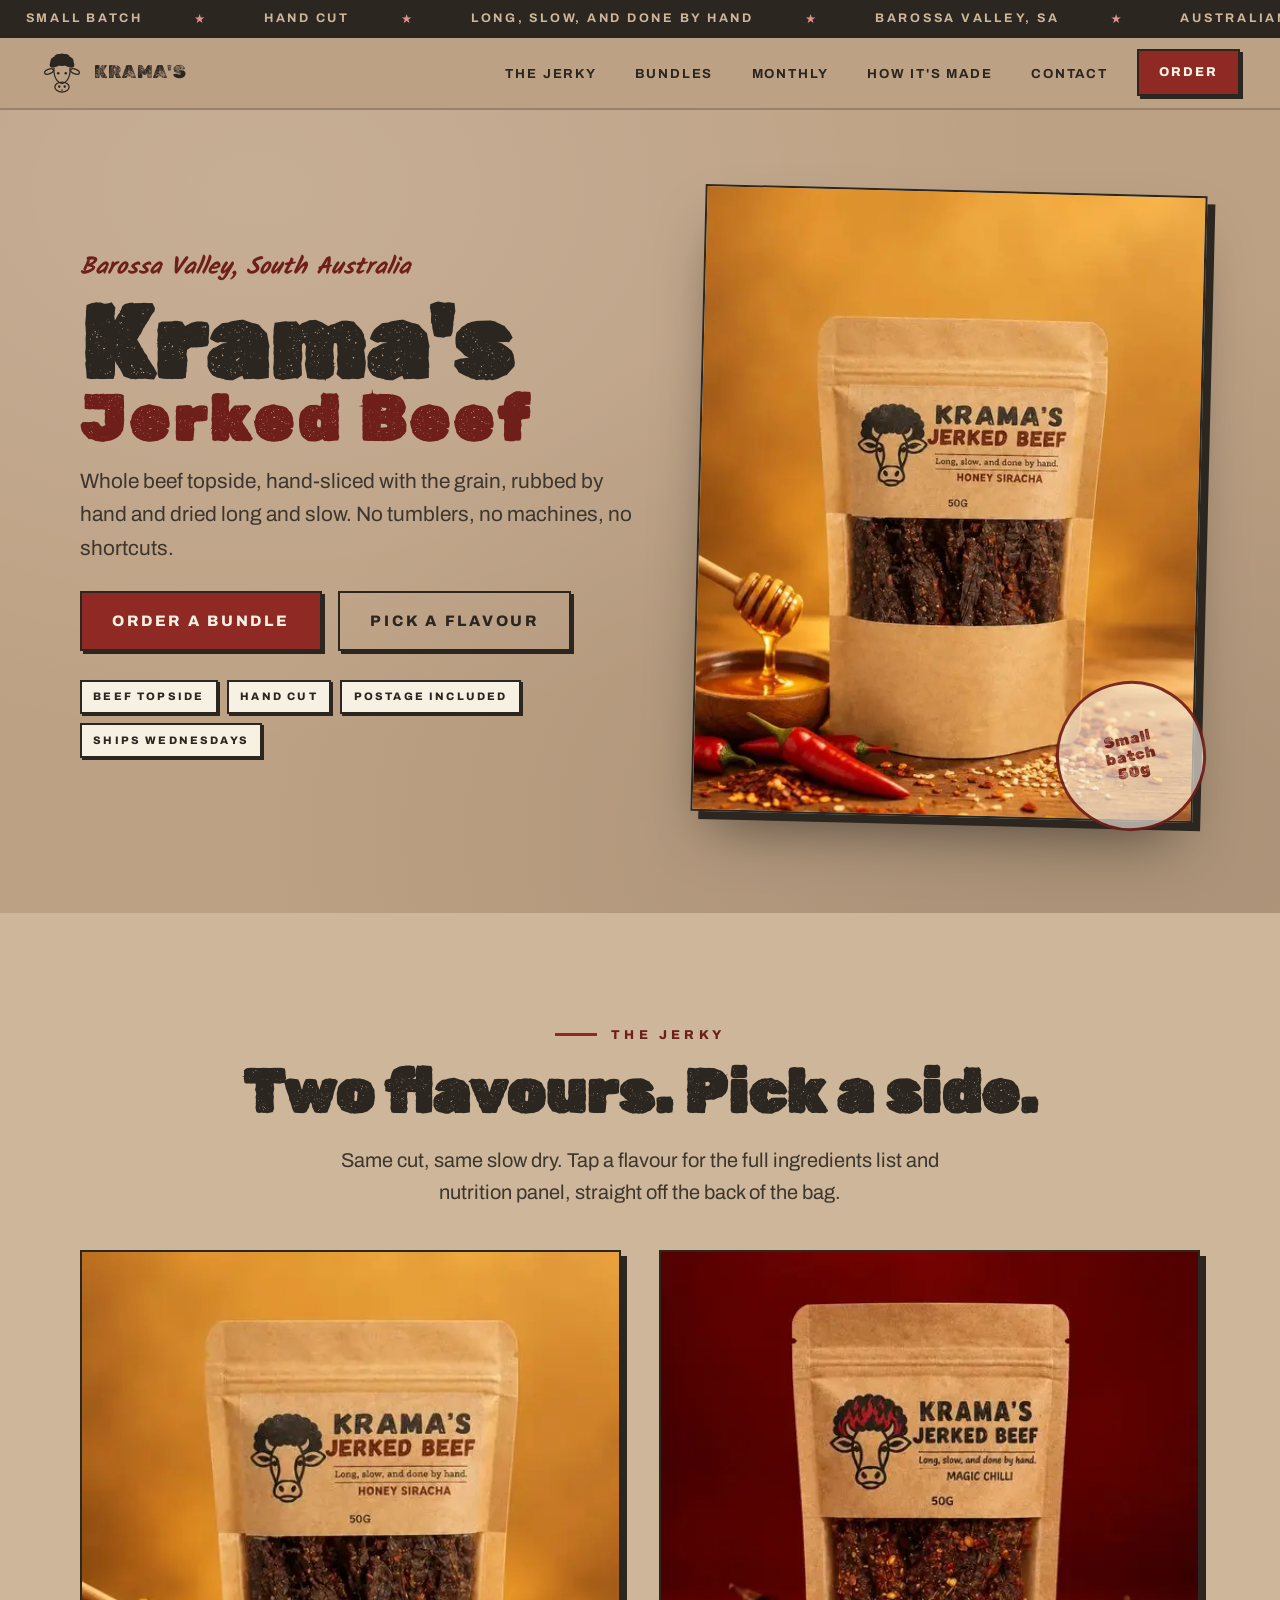
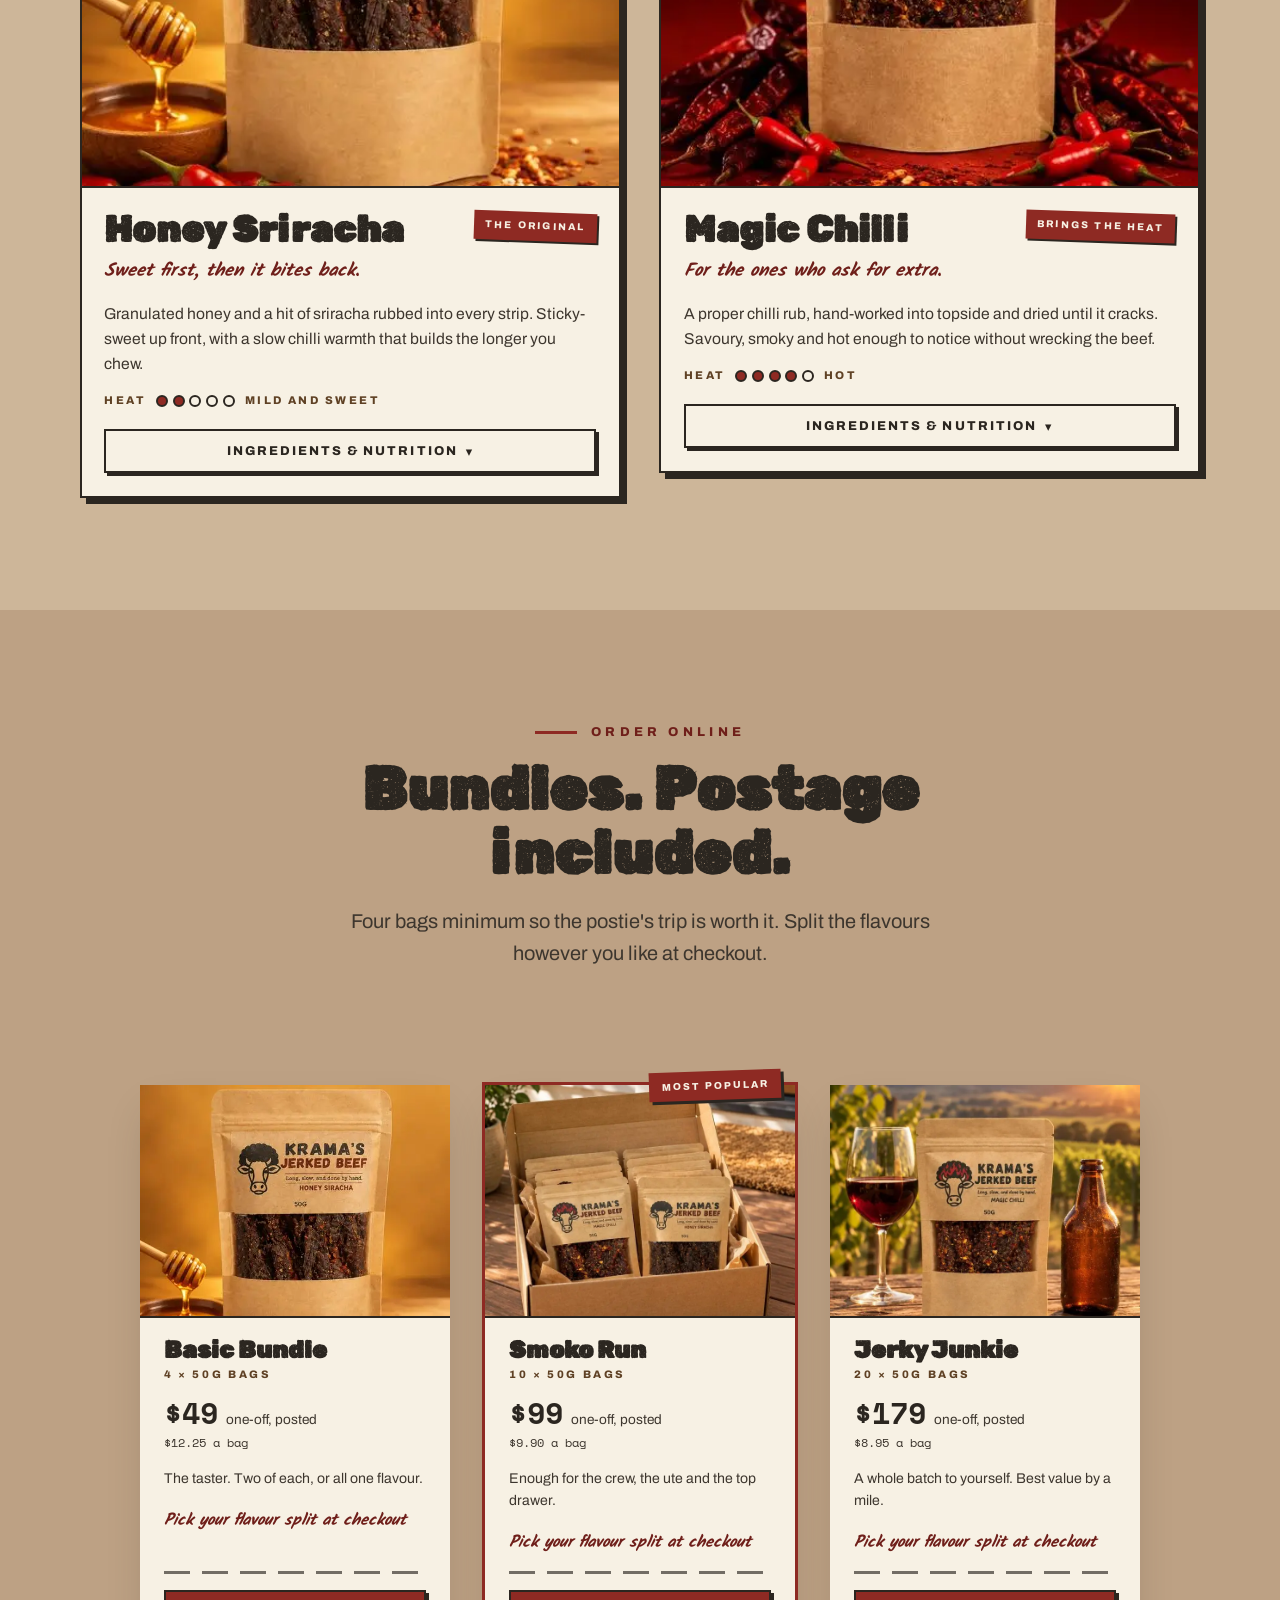
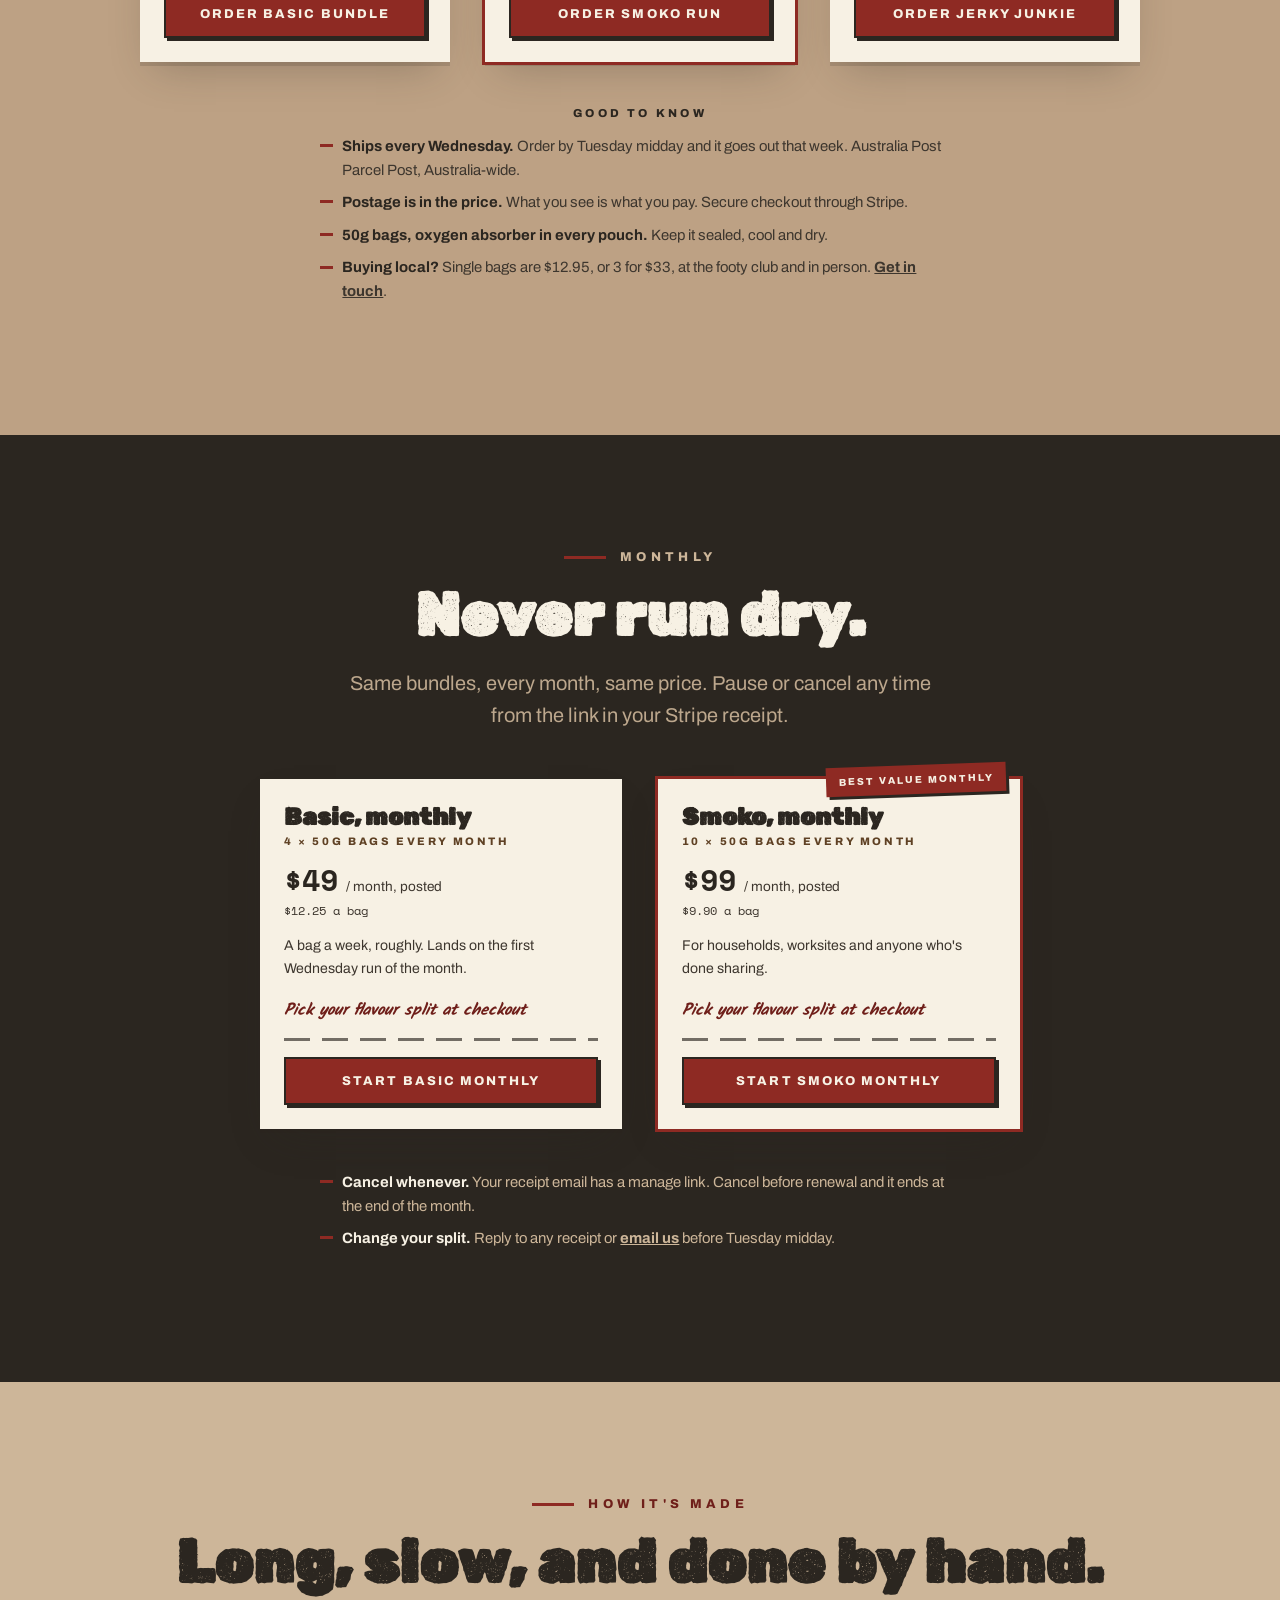
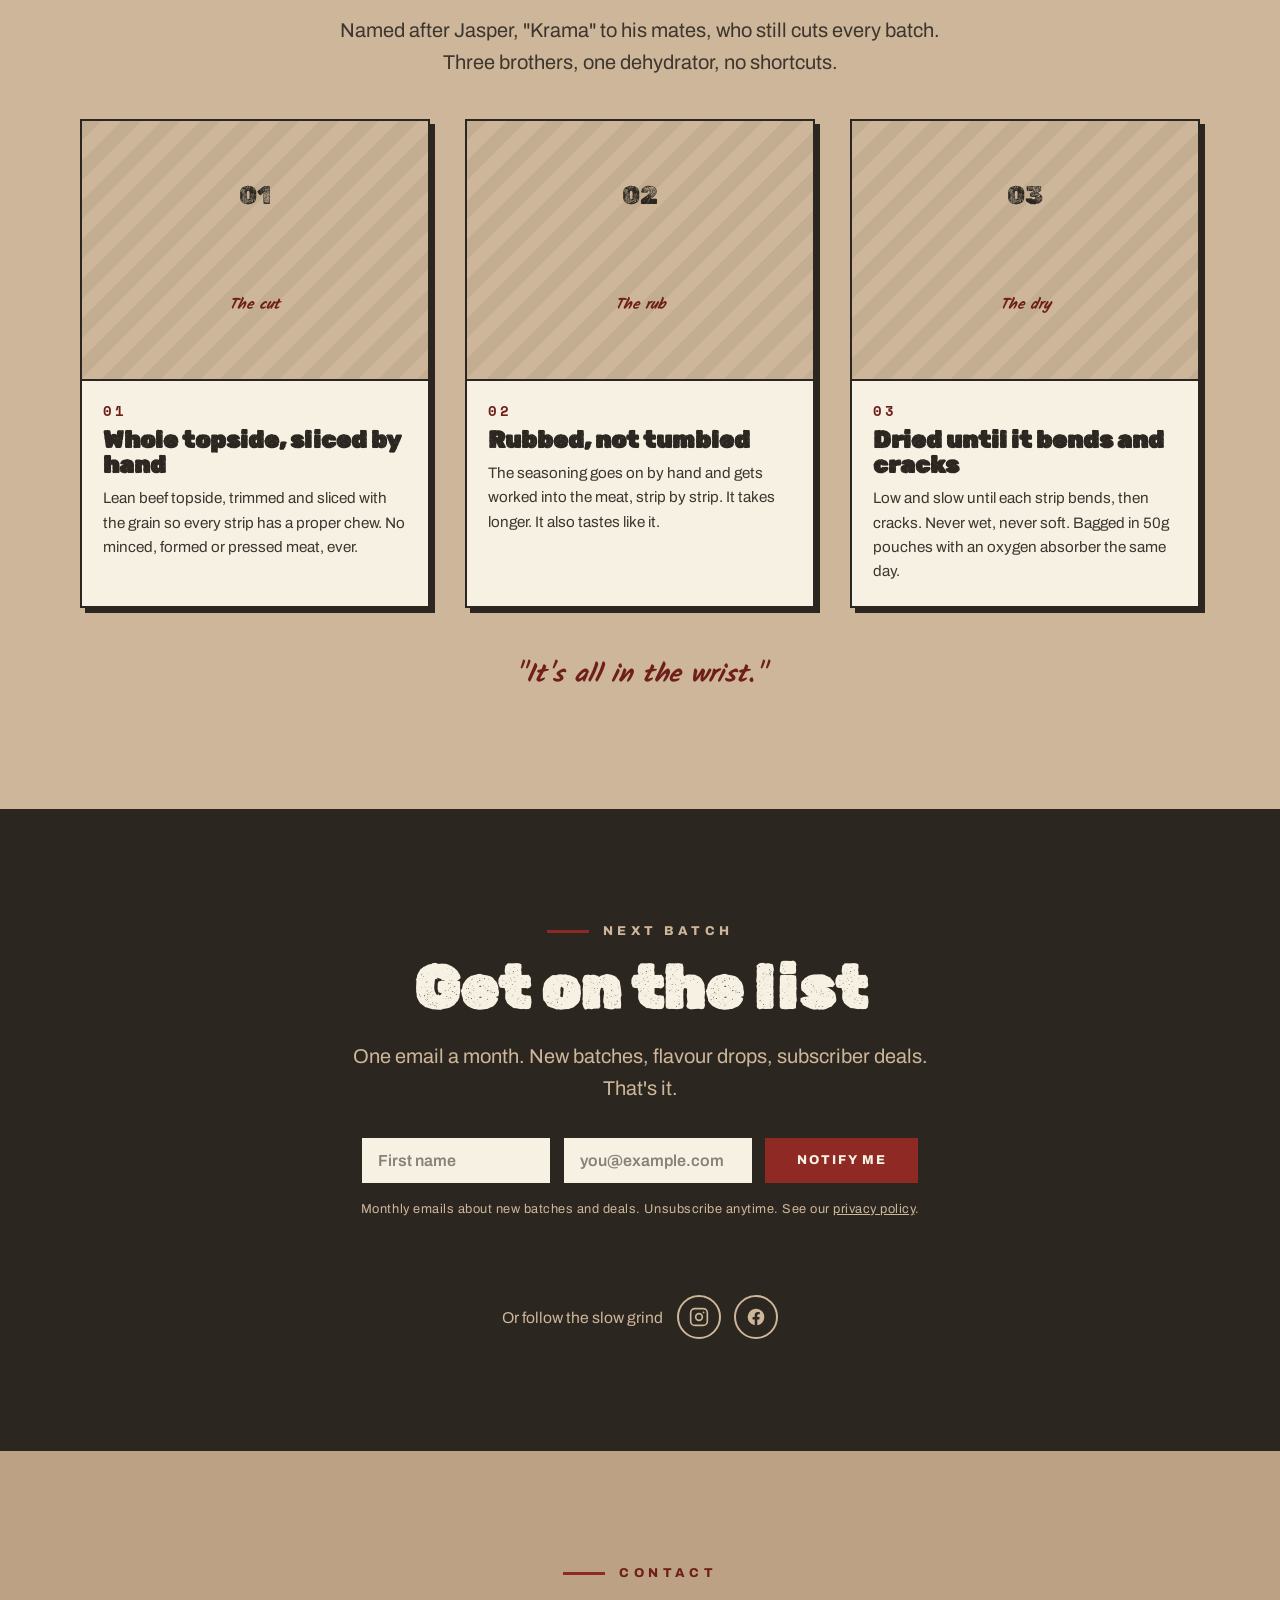
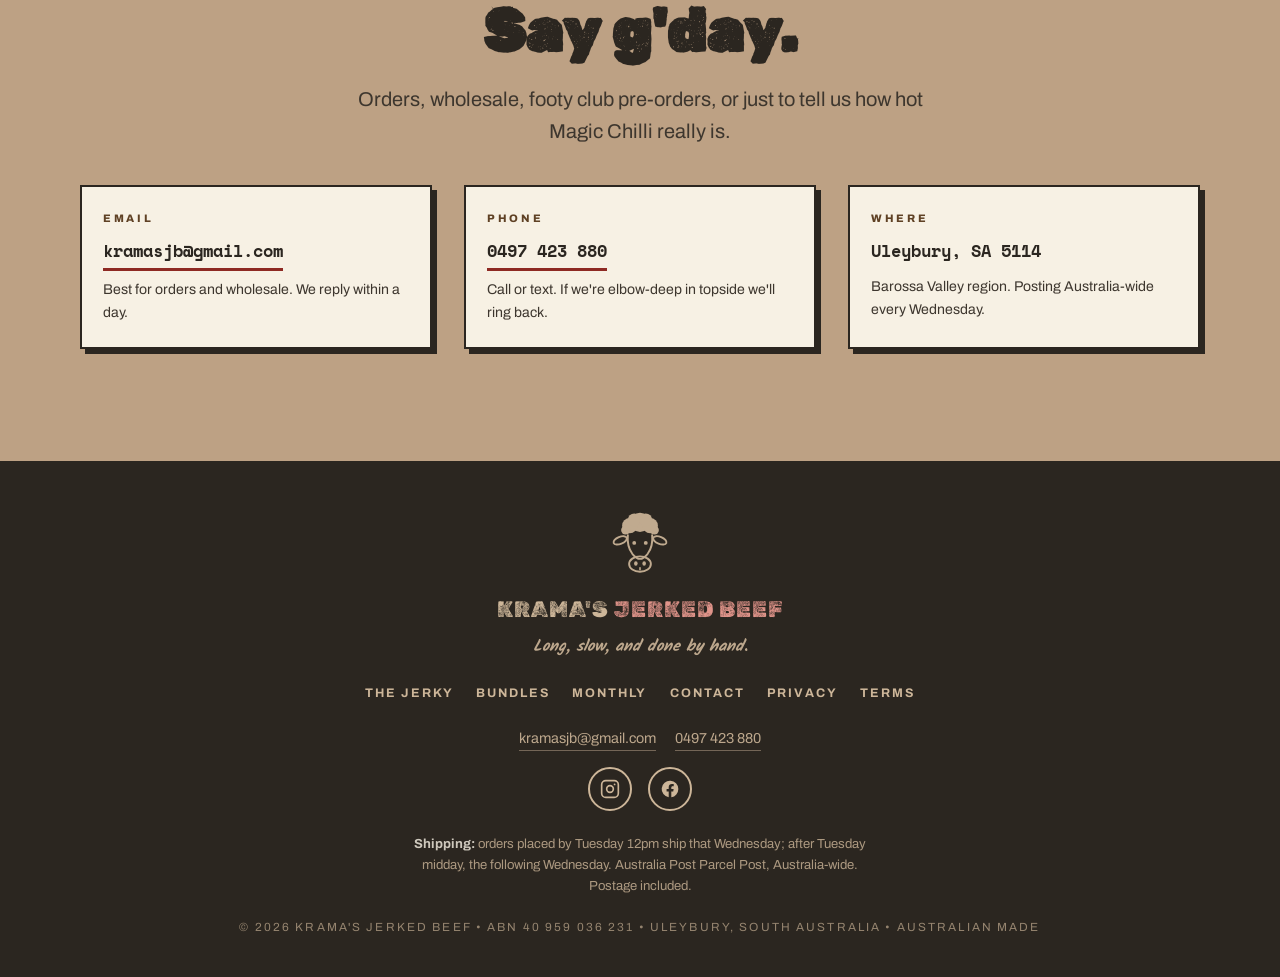
==== commit 3271c0cc: "Wire live Stripe links, both flavour labels and product photos - Paste the five live Stripe Payment " ====
--- a/kramas-jerked-beef/index.html
+++ b/kramas-jerked-beef/index.html
@@ -17,7 +17,7 @@
 <meta property="og:image" content="https://kramasjerkedbeef.com.au/images/og.jpg">
 <meta property="og:image:width" content="1200">
 <meta property="og:image:height" content="630">
-<meta property="og:image:alt" content="Krama's Jerked Beef pouches on a timber board">
+<meta property="og:image:alt" content="A delivery box of Krama's Jerked Beef pouches on a front doorstep">
 <meta property="og:locale" content="en_AU">
 <meta name="twitter:card" content="summary_large_image">
 <meta name="twitter:title" content="Krama's Jerked Beef | Long, slow, and done by hand">
@@ -124,7 +124,7 @@
     </div>
     <div class="hero__art reveal reveal--right">
       <figure class="photo hero__photo">
-        <img src="images/products/hero.jpg" alt="Open pouch of Krama's Jerked Beef with strips of hand-cut jerky on a timber board" width="800" height="1000" fetchpriority="high">
+        <picture><source type="image/webp" srcset="images/products/hero.webp"><img src="images/products/hero.jpg" alt="Krama's Jerked Beef Honey Sriracha 50g kraft pouch on a timber bench with a honey dipper and fresh red chillies" width="800" height="1000" fetchpriority="high"></picture>
         <figcaption class="photo__fallback">
           <span class="cow-img"><img src="images/logo.png" alt=""><svg viewBox="0 0 200 210" aria-hidden="true"><use href="#cow"/></svg></span>
           <span class="l-name">KRAMA'S</span>
@@ -149,7 +149,7 @@
       <!-- Honey Sriracha -->
       <article class="flavour reveal reveal--left" id="honey-sriracha" data-flavour="honeySriracha">
         <figure class="photo flavour__photo">
-          <img src="images/products/honey-sriracha.jpg" alt="Honey Sriracha beef jerky, 50g pouch" width="800" height="600" loading="lazy" decoding="async">
+          <picture><source type="image/webp" srcset="images/products/honey-sriracha.webp"><img src="images/products/honey-sriracha.jpg" alt="Honey Sriracha 50g pouch with jerky visible through the window, beside a bowl of honey and red chillies" width="800" height="600" loading="lazy" decoding="async"></picture>
           <figcaption class="photo__fallback">
             <span class="cow-img"><img src="images/logo.png" alt=""><svg viewBox="0 0 200 210" aria-hidden="true"><use href="#cow"/></svg></span>
             <span class="l-name">HONEY SRIRACHA</span>
@@ -172,7 +172,7 @@
       <!-- Magic Chilli -->
       <article class="flavour reveal reveal--right" id="magic-chilli" data-flavour="magicChilli">
         <figure class="photo flavour__photo">
-          <img src="images/products/magic-chilli.jpg" alt="Magic Chilli beef jerky, 50g pouch" width="800" height="600" loading="lazy" decoding="async">
+          <picture><source type="image/webp" srcset="images/products/magic-chilli.webp"><img src="images/products/magic-chilli.jpg" alt="Magic Chilli 50g pouch surrounded by dried and fresh red chillies on a deep red background" width="800" height="600" loading="lazy" decoding="async"></picture>
           <figcaption class="photo__fallback">
             <span class="cow-img"><img src="images/logo.png" alt=""><svg viewBox="0 0 200 210" aria-hidden="true"><use href="#cow"/></svg></span>
             <span class="l-name">MAGIC CHILLI</span>
@@ -208,7 +208,7 @@
     <div class="shop__grid">
       <article class="card reveal">
         <figure class="photo card__photo">
-          <img src="images/products/bundle-basic.jpg" alt="Basic Bundle: four 50g pouches of Krama's Jerked Beef" width="800" height="500" loading="lazy" decoding="async">
+          <picture><source type="image/webp" srcset="images/products/bundle-basic.webp"><img src="images/products/bundle-basic.jpg" alt="A Krama's Jerked Beef Honey Sriracha pouch with honey and chillies, the taster bundle" width="800" height="500" loading="lazy" decoding="async"></picture>
           <figcaption class="photo__fallback"><span class="l-name">4 BAGS</span></figcaption>
         </figure>
         <div class="card__body">
@@ -226,7 +226,7 @@
       <article class="card card--feature reveal">
         <span class="card__flag">Most popular</span>
         <figure class="photo card__photo">
-          <img src="images/products/bundle-smoko.jpg" alt="Smoko Run: ten 50g pouches of Krama's Jerked Beef" width="800" height="500" loading="lazy" decoding="async">
+          <picture><source type="image/webp" srcset="images/products/bundle-smoko.webp"><img src="images/products/bundle-smoko.jpg" alt="A cardboard delivery box of Krama's Jerked Beef pouches, Magic Chilli and Honey Sriracha, on a front doorstep" width="800" height="500" loading="lazy" decoding="async"></picture>
           <figcaption class="photo__fallback"><span class="l-name">10 BAGS</span></figcaption>
         </figure>
         <div class="card__body">
@@ -243,7 +243,7 @@
 
       <article class="card reveal">
         <figure class="photo card__photo">
-          <img src="images/products/bundle-junkie.jpg" alt="Jerky Junkie: twenty 50g pouches of Krama's Jerked Beef" width="800" height="500" loading="lazy" decoding="async">
+          <picture><source type="image/webp" srcset="images/products/bundle-junkie.webp"><img src="images/products/bundle-junkie.jpg" alt="Magic Chilli pouch on an outdoor table with a glass of red wine and a beer at sunset over Barossa vines" width="800" height="500" loading="lazy" decoding="async"></picture>
           <figcaption class="photo__fallback"><span class="l-name">20 BAGS</span></figcaption>
         </figure>
         <div class="card__body">
@@ -330,7 +330,7 @@
     <div class="steps">
       <article class="step reveal">
         <figure class="photo step__photo">
-          <img src="images/products/made-1.jpg" alt="Whole beef topside being hand-sliced with the grain" width="800" height="600" loading="lazy" decoding="async">
+          <picture><source type="image/webp" srcset="images/products/made-1.webp"><img src="images/products/made-1.jpg" alt="Whole beef topside being hand-sliced with the grain" width="800" height="600" loading="lazy" decoding="async"></picture>
           <figcaption class="photo__fallback"><span class="l-name">01</span><span class="l-sub">The cut</span></figcaption>
         </figure>
         <div class="step__body">
@@ -341,7 +341,7 @@
       </article>
       <article class="step reveal">
         <figure class="photo step__photo">
-          <img src="images/products/made-2.jpg" alt="Strips of beef being rubbed with the Honey Sriracha seasoning" width="800" height="600" loading="lazy" decoding="async">
+          <picture><source type="image/webp" srcset="images/products/made-2.webp"><img src="images/products/made-2.jpg" alt="Strips of beef being rubbed with the Honey Sriracha seasoning" width="800" height="600" loading="lazy" decoding="async"></picture>
           <figcaption class="photo__fallback"><span class="l-name">02</span><span class="l-sub">The rub</span></figcaption>
         </figure>
         <div class="step__body">
@@ -352,7 +352,7 @@
       </article>
       <article class="step reveal">
         <figure class="photo step__photo">
-          <img src="images/products/made-3.jpg" alt="Finished jerky strips, dark and cracked, ready for bagging" width="800" height="600" loading="lazy" decoding="async">
+          <picture><source type="image/webp" srcset="images/products/made-3.webp"><img src="images/products/made-3.jpg" alt="Finished jerky strips, dark and cracked, ready for bagging" width="800" height="600" loading="lazy" decoding="async"></picture>
           <figcaption class="photo__fallback"><span class="l-name">03</span><span class="l-sub">The dry</span></figcaption>
         </figure>
         <div class="step__body">
--- a/kramas-jerked-beef/css/site.css
+++ b/kramas-jerked-beef/css/site.css
@@ -210,7 +210,7 @@
   border:2px solid var(--ink);box-shadow:8px 8px 0 var(--ink),0 30px 60px -20px rgba(0,0,0,.55);
   transform:rotate(1.4deg);background:var(--kraft-light);
 }
-.hero__photo img{width:100%;height:100%;object-fit:cover}
+.hero__photo img{width:100%;height:100%;object-fit:cover;object-position:50% 62%}
 .stamp{
   position:absolute;width:clamp(96px,14vw,150px);aspect-ratio:1;border-radius:50%;
   border:3px solid var(--red-deep);color:var(--red-deep);
@@ -247,7 +247,8 @@
   box-shadow:6px 6px 0 var(--ink);
   display:flex;flex-direction:column;position:relative;
 }
-.flavour__photo{aspect-ratio:4/3;border-bottom:2px solid var(--ink)}
+.flavour__photo{aspect-ratio:1/1;border-bottom:2px solid var(--ink)}
+.flavour__photo img{object-position:50% 58%}
 .flavour__body{padding:1.5rem 1.4rem 1.4rem}
 .flavour__head{display:flex;align-items:flex-start;justify-content:space-between;gap:1rem}
 .flavour__name{font-family:'Rubik Dirt',system-ui;font-size:clamp(1.7rem,3.4vw,2.3rem);line-height:1}
@@ -275,6 +276,7 @@
 .panel__inner h4{font-weight:800;font-size:.72rem;letter-spacing:.28em;text-transform:uppercase;color:var(--brown);margin:1.1rem 0 .5rem}
 .panel__inner h4:first-child{margin-top:0}
 .panel__inner p{font-size:.95rem;color:var(--ink-soft)}
+.panel__storage{font-size:.85rem!important;margin-top:.7rem}
 .allergen{
   margin-top:.5rem;display:inline-block;
   font-weight:800;font-size:.72rem;letter-spacing:.16em;text-transform:uppercase;
@@ -315,7 +317,8 @@
   font-weight:800;font-size:.62rem;letter-spacing:.2em;text-transform:uppercase;
   padding:.42rem .8rem;transform:rotate(-2deg);box-shadow:3px 3px 0 var(--ink);
 }
-.card__photo{aspect-ratio:16/10;margin:-1.6rem -1.5rem 1.2rem;border-bottom:2px solid var(--ink)}
+.card__photo{aspect-ratio:4/3;margin:-1.6rem -1.5rem 1.2rem;border-bottom:2px solid var(--ink)}
+.card__photo img{object-position:50% 55%}
 .card__name{font-family:'Rubik Dirt',system-ui;font-size:1.5rem;line-height:1.1;margin-bottom:.15rem}
 .card__sub{min-height:1.05rem;font-weight:800;font-size:.68rem;letter-spacing:.24em;text-transform:uppercase;color:var(--brown);margin-bottom:.9rem}
 .card__price{display:flex;align-items:baseline;gap:.5rem;margin-bottom:.2rem;flex-wrap:wrap}
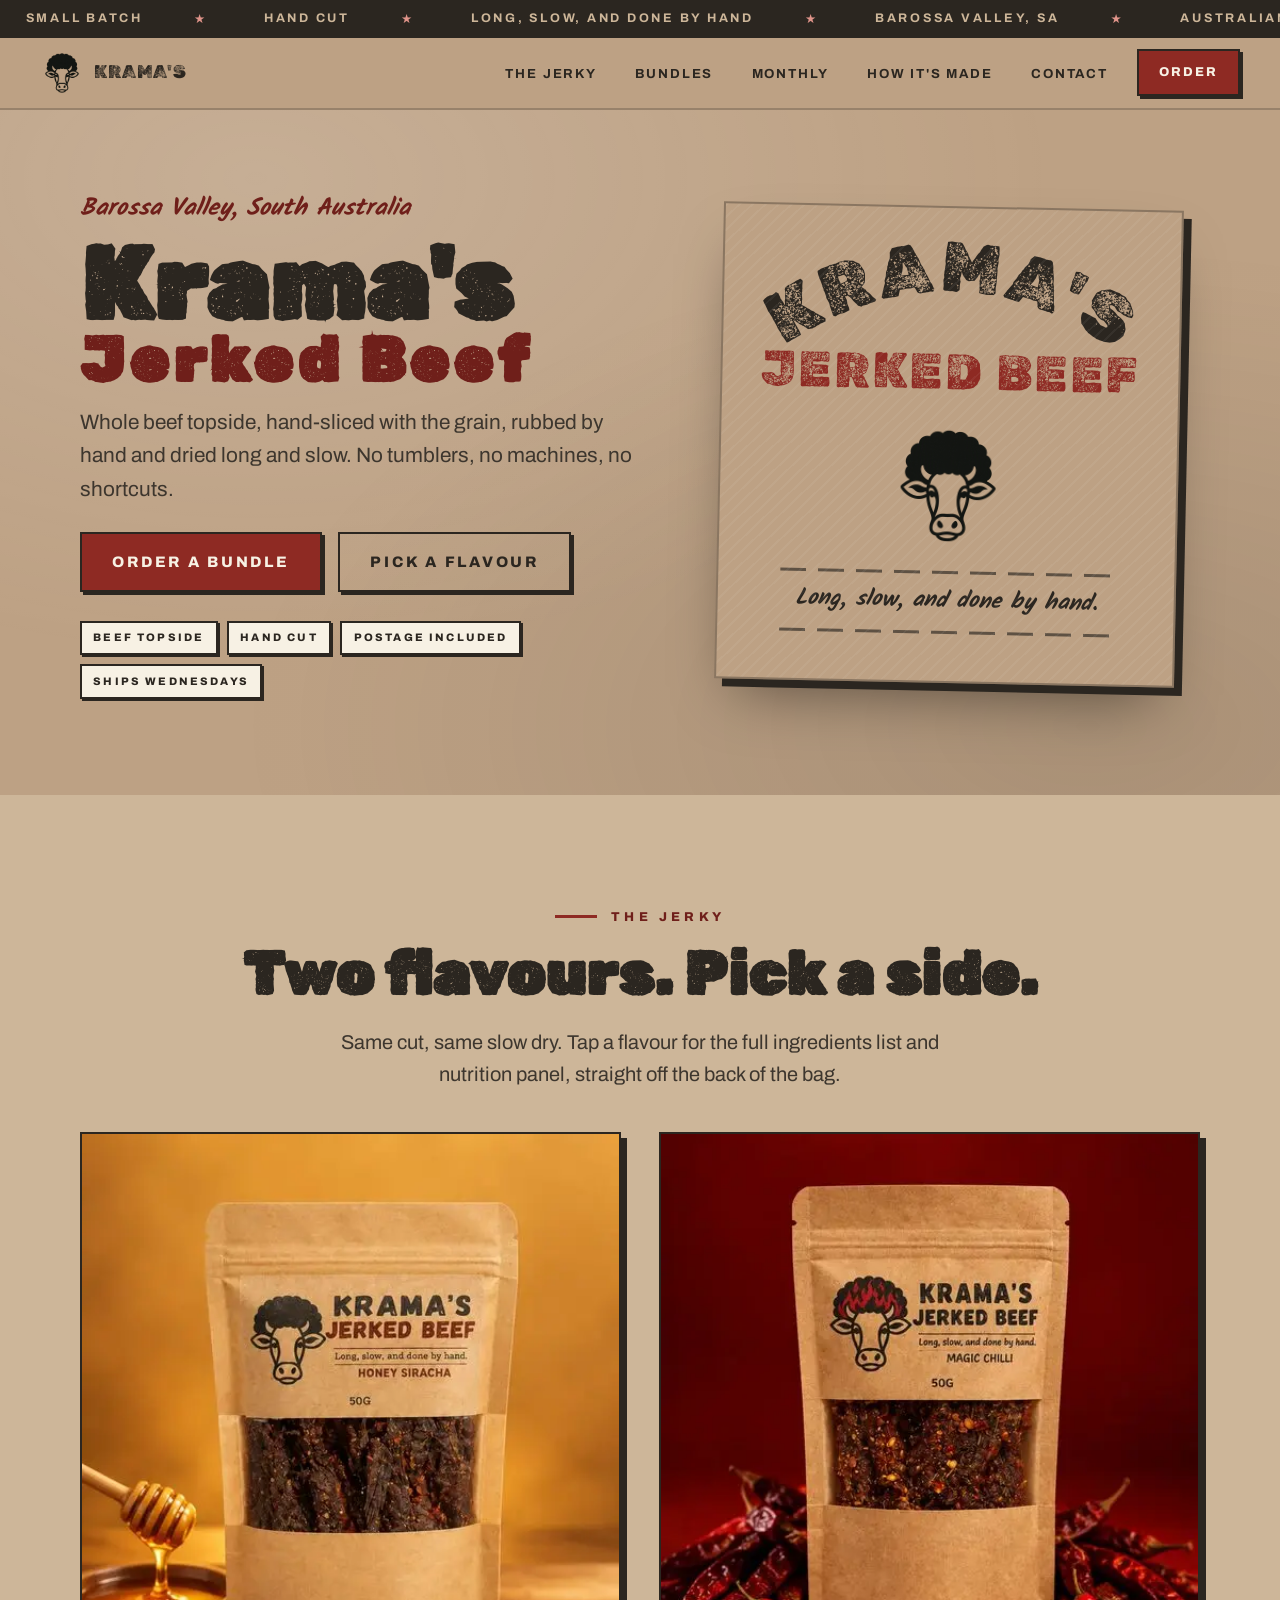
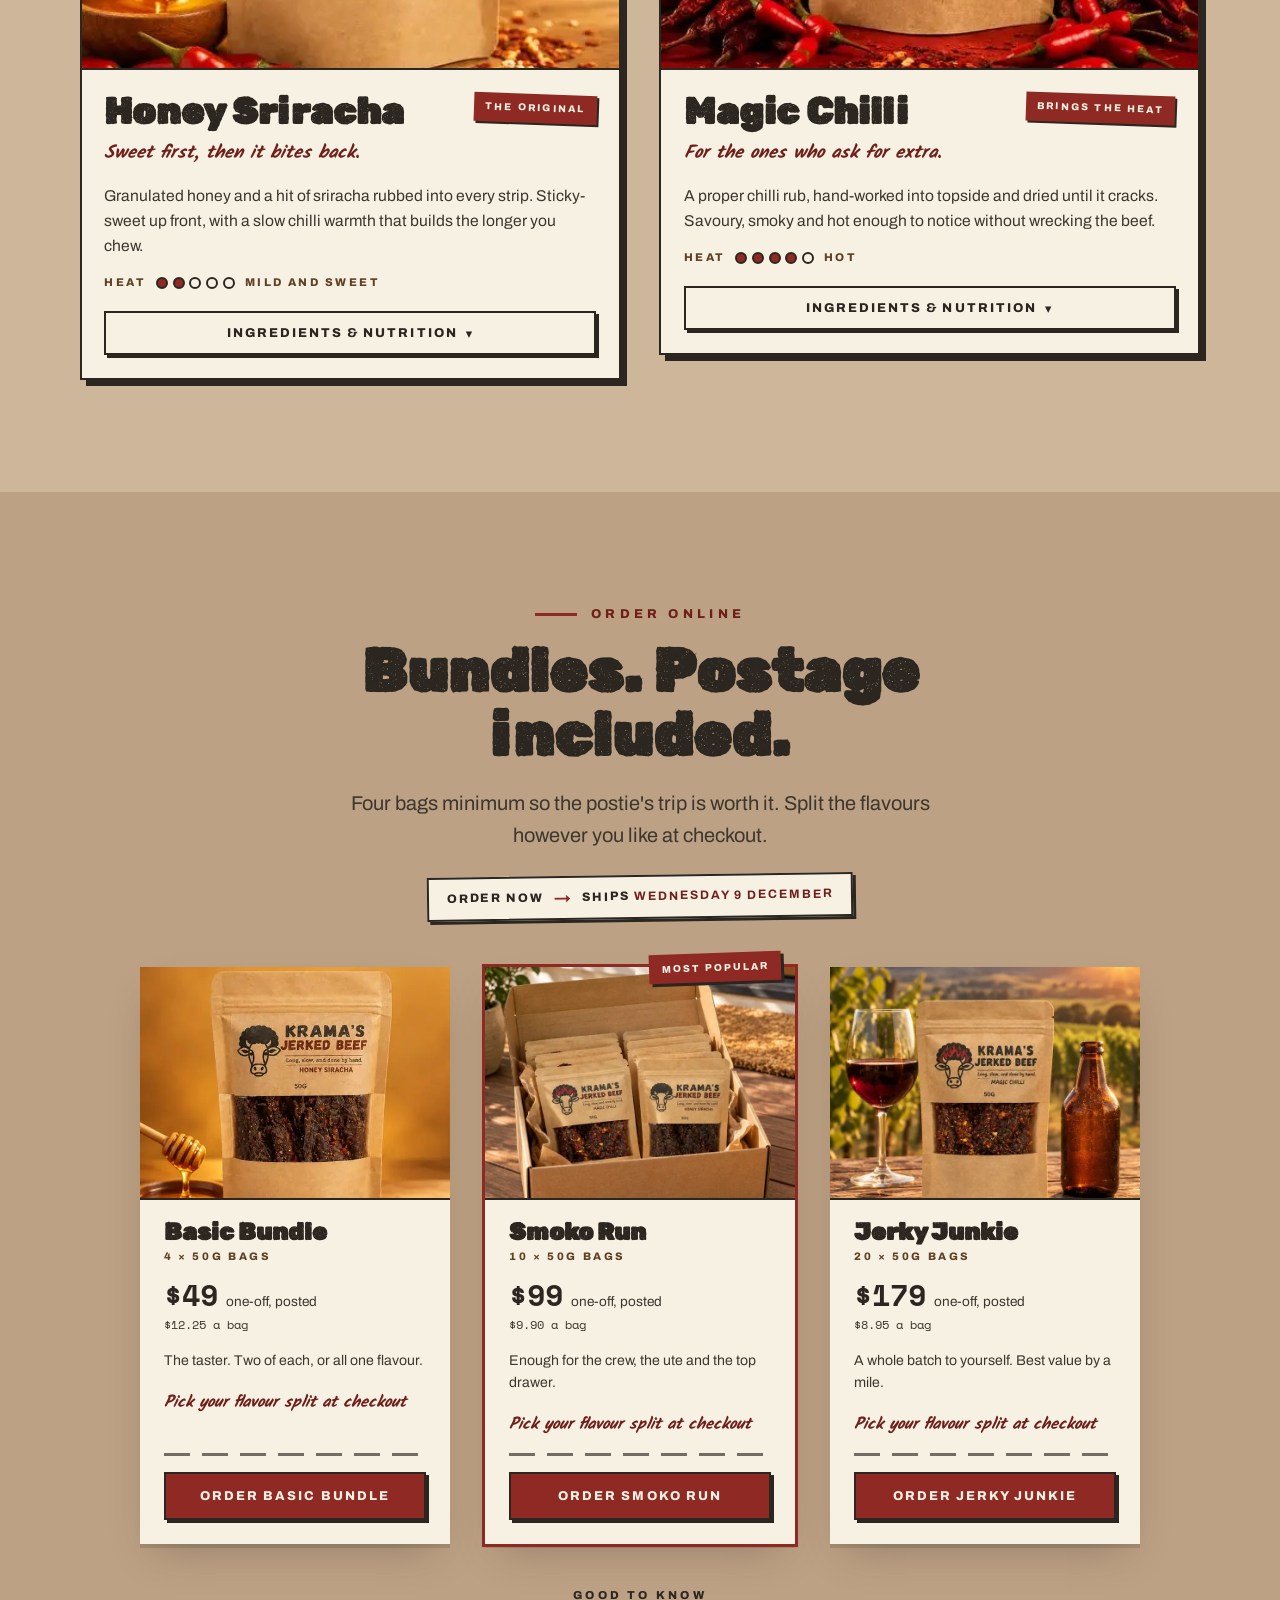
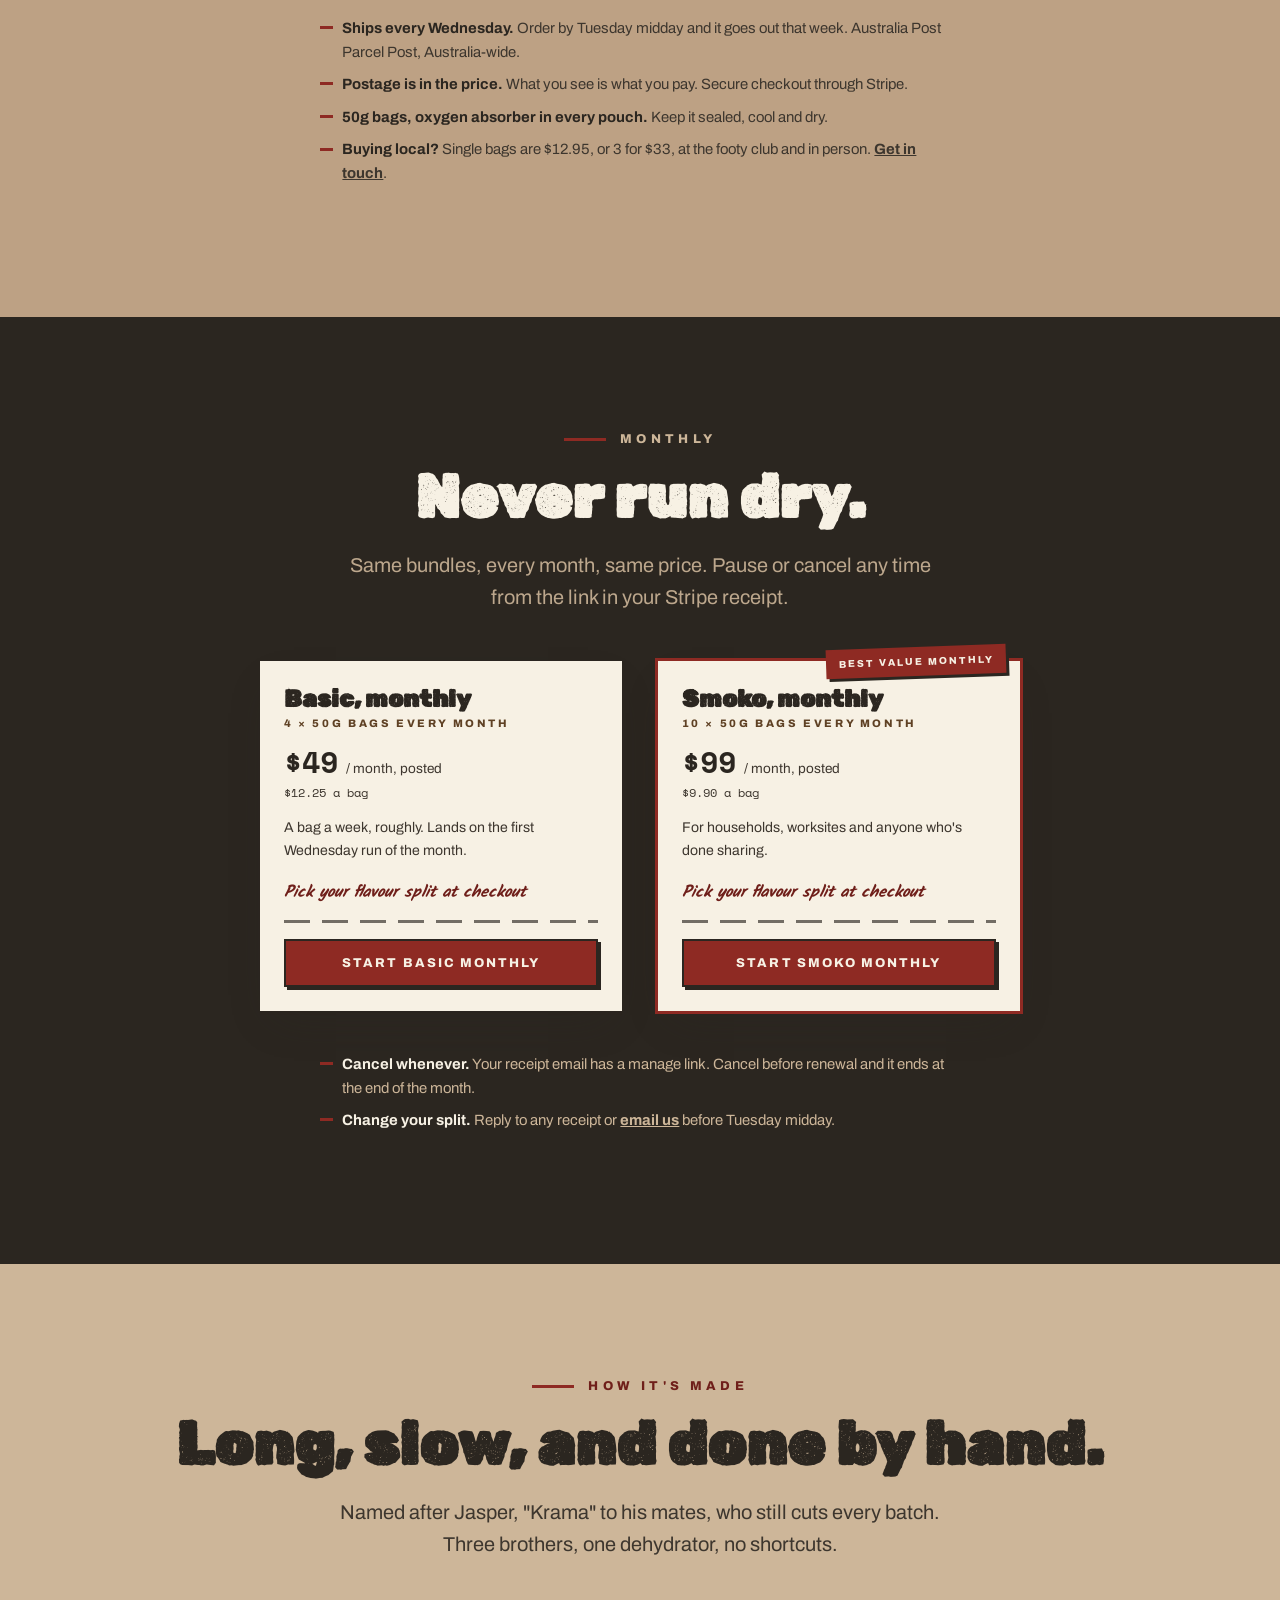
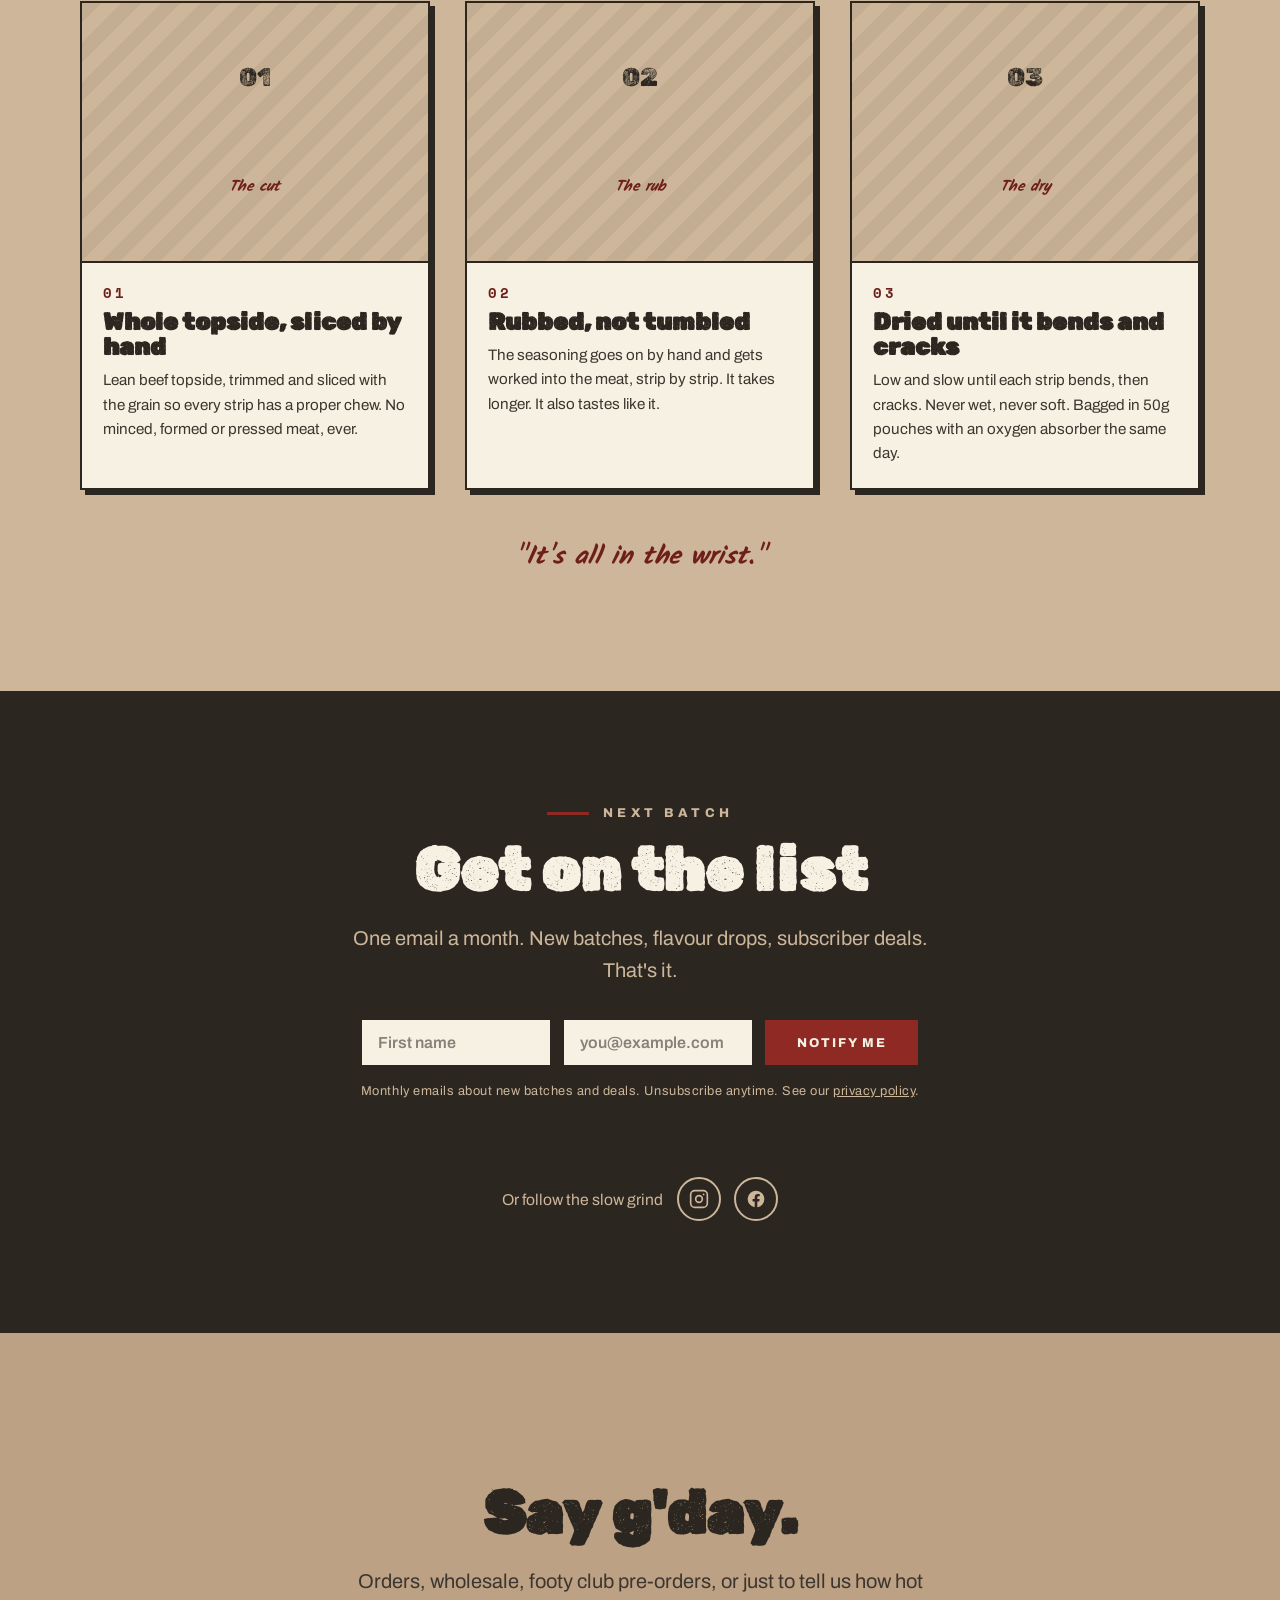
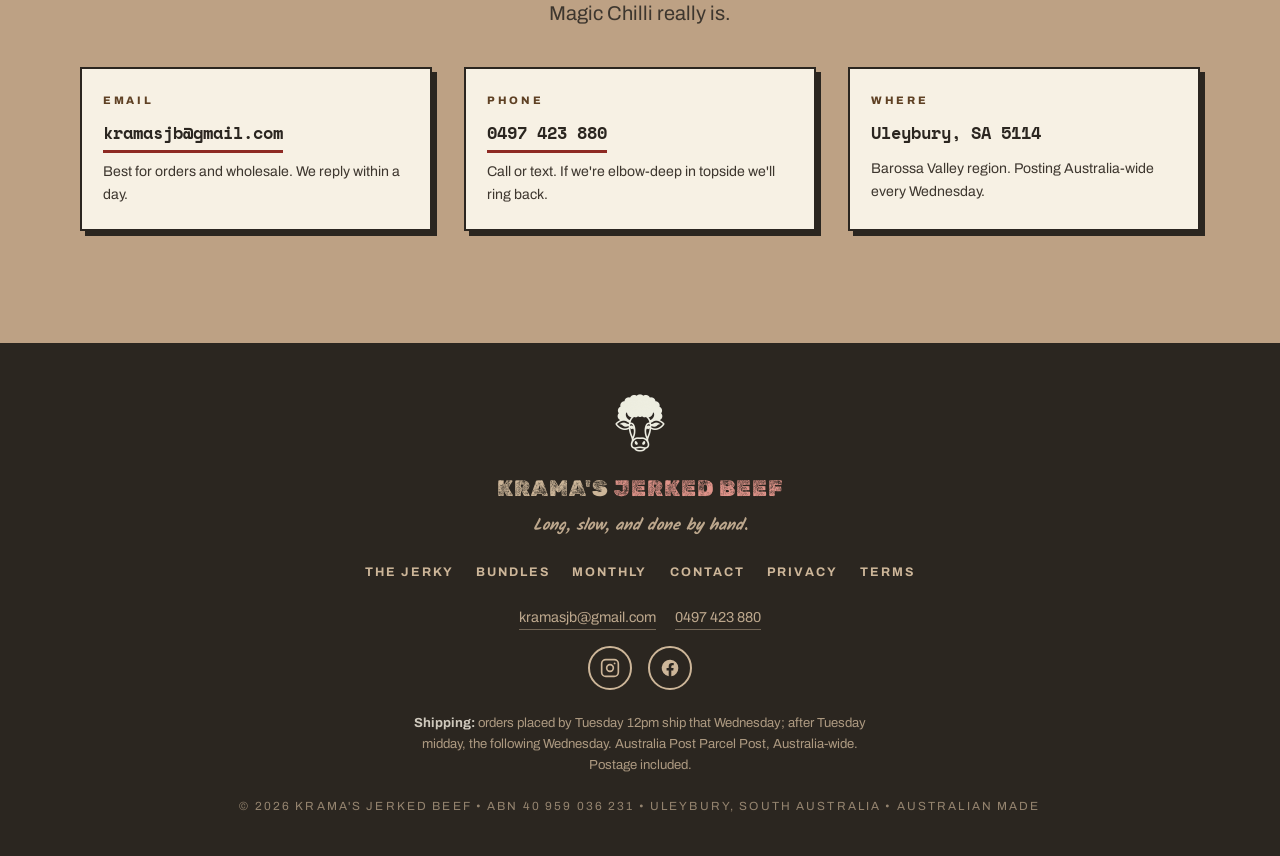
==== commit 068825c8: "Hero: replace photo with the front-of-pack label and add the real logo - Right side of the hero is n" ====
--- a/kramas-jerked-beef/index.html
+++ b/kramas-jerked-beef/index.html
@@ -123,15 +123,20 @@
       </div>
     </div>
     <div class="hero__art reveal reveal--right">
-      <figure class="photo hero__photo">
-        <picture><source type="image/webp" srcset="images/products/hero.webp"><img src="images/products/hero.jpg" alt="Krama's Jerked Beef Honey Sriracha 50g kraft pouch on a timber bench with a honey dipper and fresh red chillies" width="800" height="1000" fetchpriority="high"></picture>
-        <figcaption class="photo__fallback">
-          <span class="cow-img"><img src="images/logo.png" alt=""><svg viewBox="0 0 200 210" aria-hidden="true"><use href="#cow"/></svg></span>
-          <span class="l-name">KRAMA'S</span>
-          <span class="l-sub">Long, slow, and done by hand.</span>
-        </figcaption>
-      </figure>
-      <div class="stamp stamp--right" aria-hidden="true">Small<br>batch<br>50g</div>
+      <div class="label" aria-label="Krama's Jerked Beef. Long, slow, and done by hand.">
+        <svg class="label__arc" viewBox="0 0 420 120" aria-hidden="true">
+          <path id="label-arc" d="M28,112 Q210,-10 392,112" fill="none"/>
+          <text><textPath href="#label-arc" startOffset="50%" text-anchor="middle">KRAMA'S</textPath></text>
+        </svg>
+        <div class="label__sub" aria-hidden="true">JERKED BEEF</div>
+        <span class="cow-img label__cow">
+          <img src="images/logo.png" alt="" width="160" height="160" fetchpriority="high">
+          <svg viewBox="0 0 200 210" aria-hidden="true"><use href="#cow"/></svg>
+        </span>
+        <hr class="dash-rule">
+        <p class="label__tag hand" aria-hidden="true">Long, slow, and done by hand.</p>
+        <hr class="dash-rule">
+      </div>
     </div>
   </div>
 </header>
--- a/kramas-jerked-beef/css/site.css
+++ b/kramas-jerked-beef/css/site.css
@@ -84,7 +84,7 @@
 .nav__brand b{font-family:'Rubik Dirt',system-ui;font-weight:400;font-size:1.15rem;letter-spacing:.04em}
 
 .cow-img{display:block;position:relative;overflow:hidden}
-.cow-img img{width:100%;transform:scale(1.55)}
+.cow-img img{width:100%}
 .cow-img svg{display:none;width:100%;height:100%}
 .cow-img.fallback img{display:none}
 .cow-img.fallback svg{display:block}
@@ -205,12 +205,23 @@
   box-shadow:2px 2px 0 var(--ink);
 }
 .hero__art{position:relative}
-.hero__photo{
-  position:relative;aspect-ratio:4/5;overflow:hidden;
-  border:2px solid var(--ink);box-shadow:8px 8px 0 var(--ink),0 30px 60px -20px rgba(0,0,0,.55);
-  transform:rotate(1.4deg);background:var(--kraft-light);
-}
-.hero__photo img{width:100%;height:100%;object-fit:cover;object-position:50% 62%}
+/* the front-of-pack label, as the hero art */
+.label{
+  position:relative;aspect-ratio:1/1;max-width:460px;margin:0 auto;
+  display:flex;flex-direction:column;align-items:center;justify-content:center;
+  padding:clamp(1.4rem,4vw,2.4rem) clamp(1.2rem,4vw,2.2rem);
+  background:var(--kraft);
+  border:2px solid rgba(43,38,32,.35);box-shadow:8px 8px 0 var(--ink),0 30px 60px -22px rgba(0,0,0,.5);
+  transform:rotate(1.2deg);text-align:center;
+}
+.label::before{content:"";position:absolute;inset:0;pointer-events:none;
+  background:repeating-linear-gradient(135deg,rgba(255,255,255,.05) 0 2px,transparent 2px 9px)}
+.label__arc{width:100%;max-width:380px;height:auto;display:block;overflow:visible}
+.label__arc text{font-family:'Rubik Dirt',system-ui;font-size:78px;fill:var(--ink);letter-spacing:.06em}
+.label__sub{font-family:'Rubik Dirt',system-ui;font-size:clamp(2rem,5.4vw,3.1rem);line-height:1;color:var(--red);letter-spacing:.05em;margin:-.15em 0 .55em}
+.label__cow{width:clamp(120px,32%,180px);margin:0 auto .9rem}
+.label .dash-rule{width:86%;margin:.55rem auto}
+.label__tag{font-size:clamp(1.05rem,2.6vw,1.4rem);color:var(--ink);margin:.1rem 0}
 .stamp{
   position:absolute;width:clamp(96px,14vw,150px);aspect-ratio:1;border-radius:50%;
   border:3px solid var(--red-deep);color:var(--red-deep);
@@ -482,7 +493,7 @@
 @media (max-width:860px){
   .hero__grid{grid-template-columns:1fr}
   .hero__art{max-width:440px;margin:0 auto;width:100%}
-  .hero__photo{transform:rotate(0)}
+  .label{transform:rotate(0);max-width:400px}
   .flavours__grid{grid-template-columns:1fr}
   .contact__grid{grid-template-columns:1fr;max-width:460px;margin-left:auto;margin-right:auto}
   .stamp--right{width:92px;right:0;bottom:-10px}
